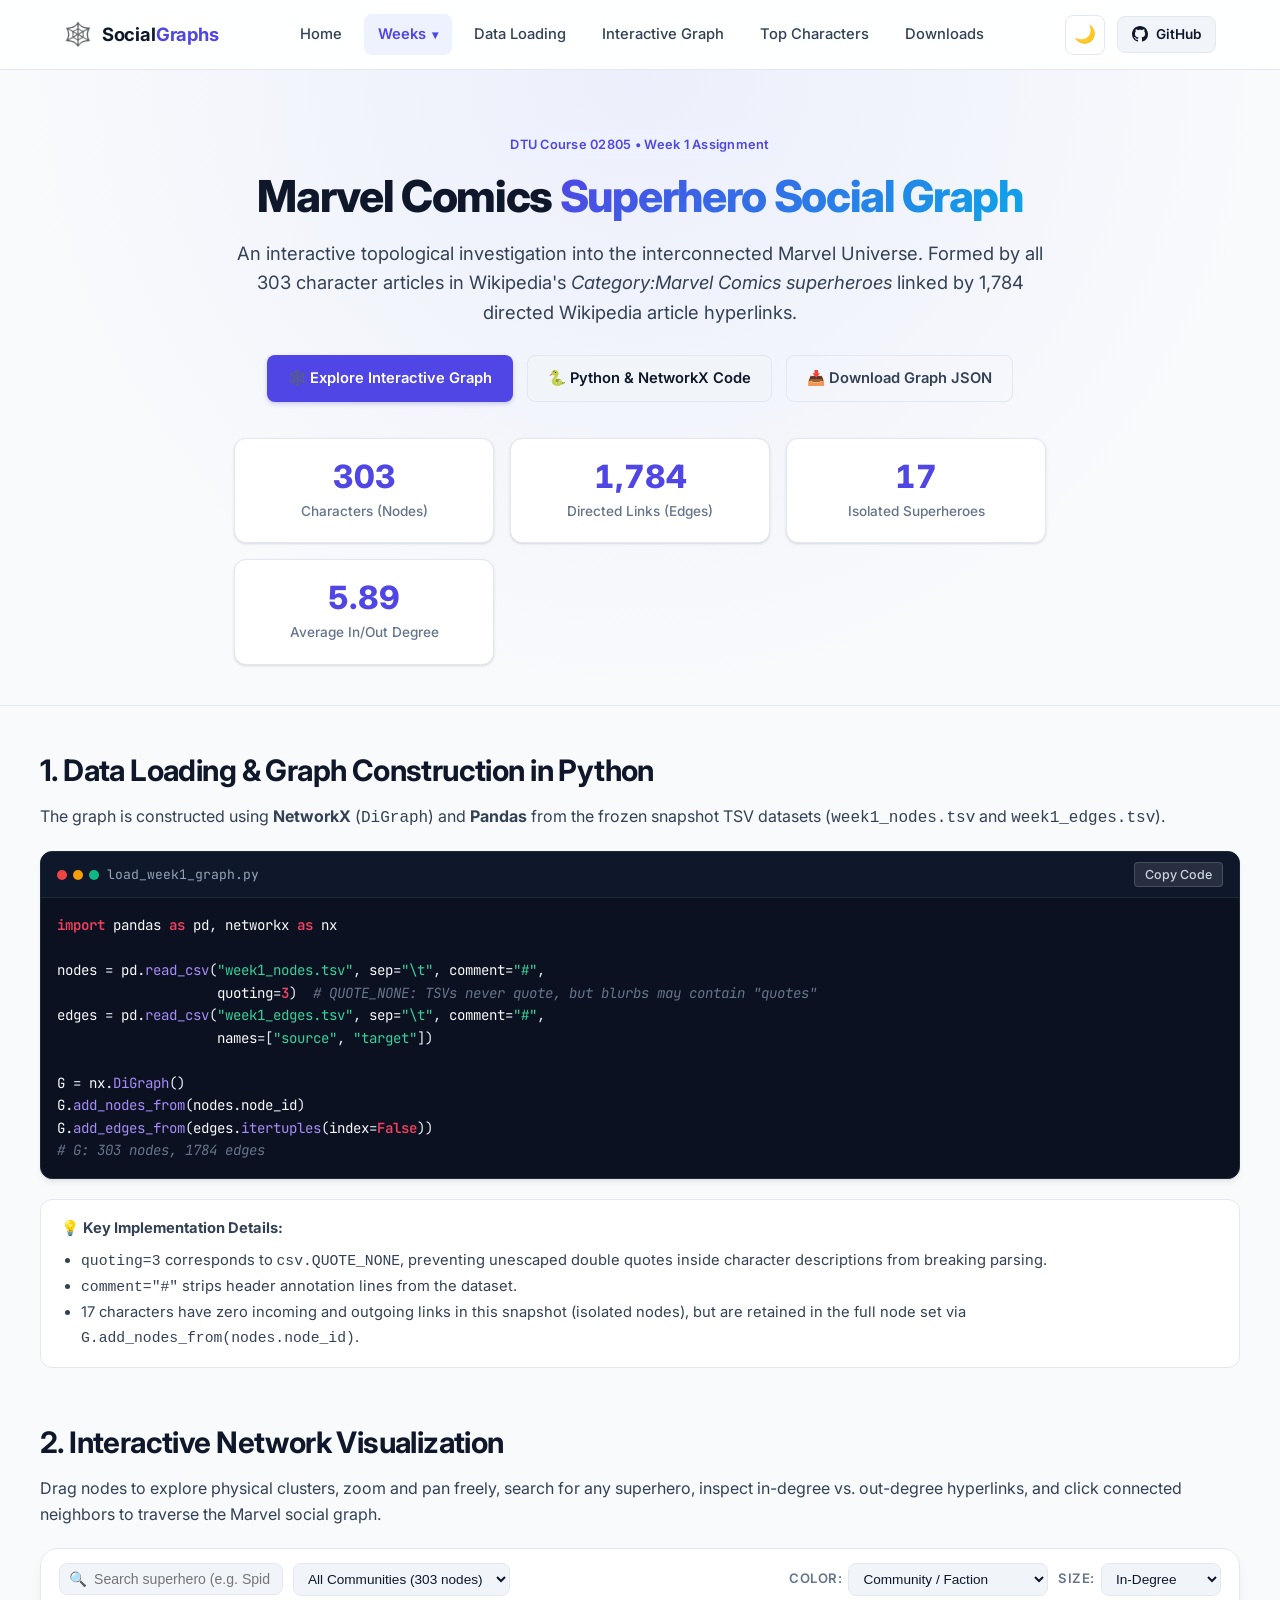
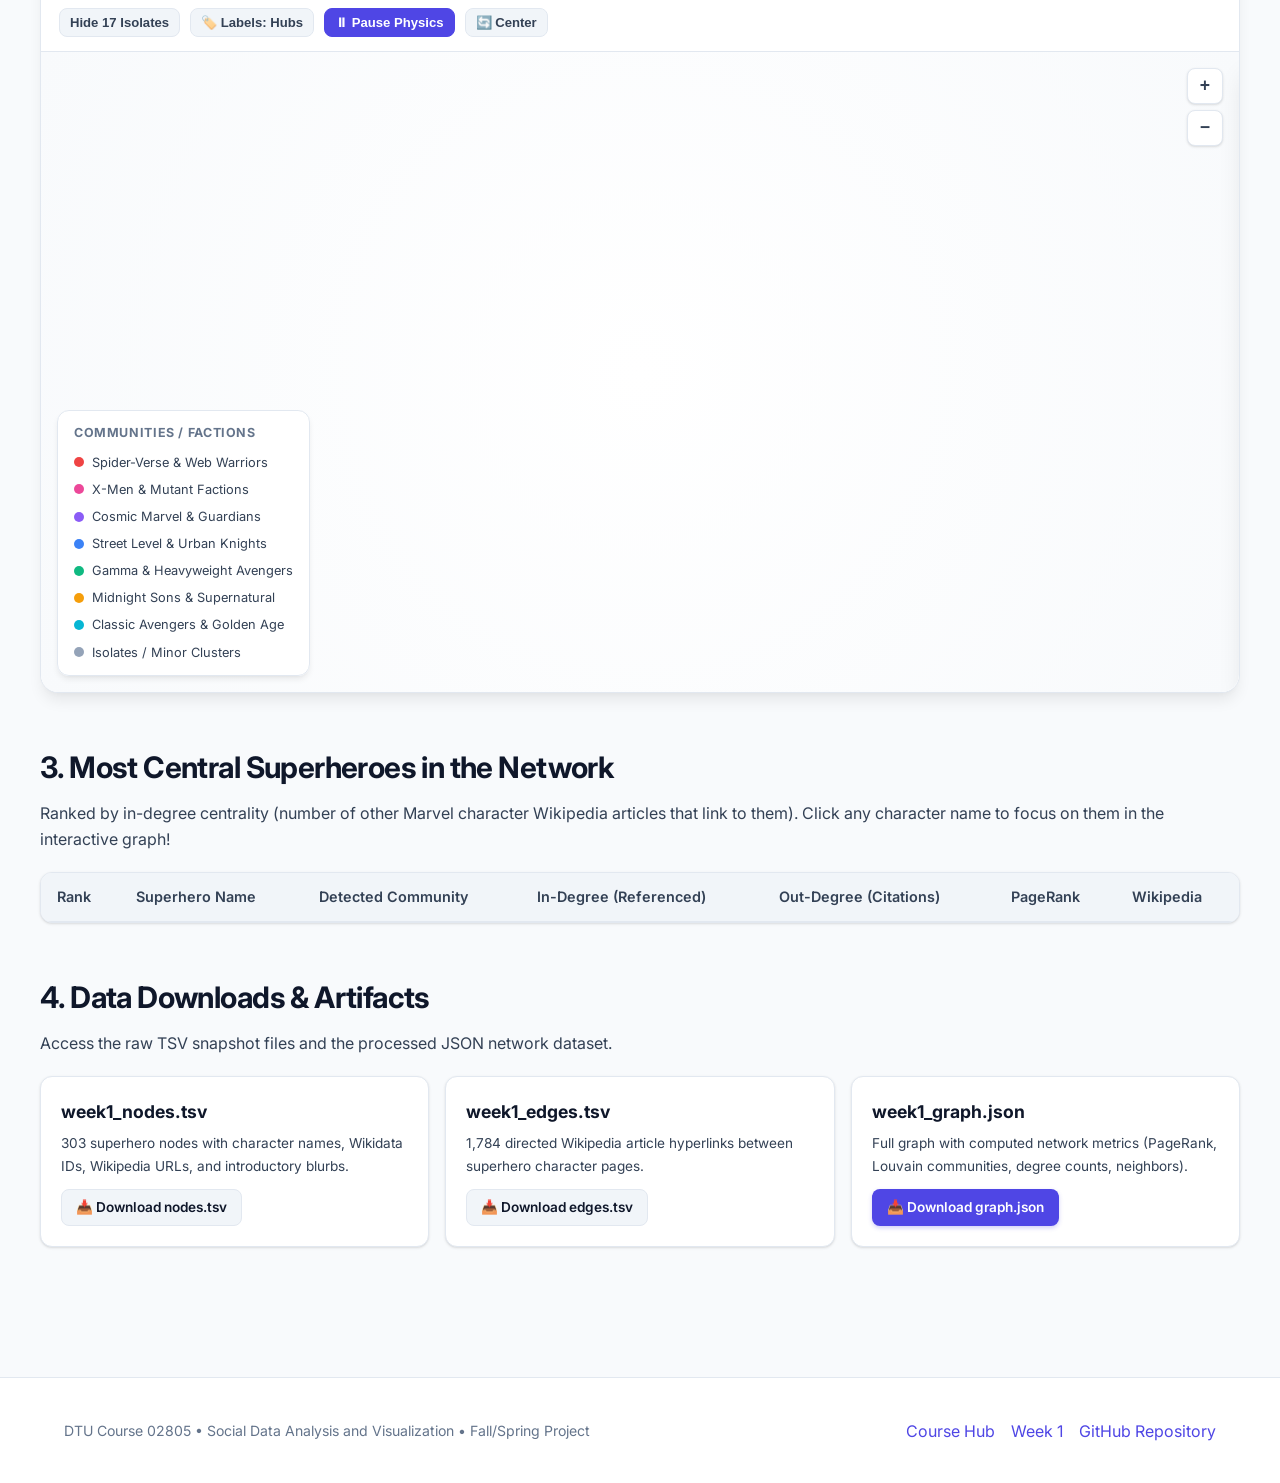
==== docs/week1.html @ 957ff6ca "Week 1 stuuf" ====
<!DOCTYPE html>
<html lang="en">
<head>
  <meta charset="UTF-8" />
  <meta name="viewport" content="width=device-width, initial-scale=1.0" />
  <title>Week 1: Marvel Superhero Social Graph | DTU 02805</title>
  <link rel="preconnect" href="https://fonts.googleapis.com">
  <link rel="preconnect" href="https://fonts.gstatic.com" crossorigin>
  <link href="https://fonts.googleapis.com/css2?family=Inter:wght@300;400;500;600;700;800&family=JetBrains+Mono:wght@400;500;600&display=swap" rel="stylesheet">
  <link rel="stylesheet" href="css/styles.css" />
  <!-- D3.js v7 -->
  <script src="https://d3js.org/d3.v7.min.js"></script>
</head>
<body class="theme-light">

  <!-- Top Navigation Bar -->
  <header class="navbar">
    <div class="nav-container">
      <a href="index.html" class="brand">
        <span class="brand-icon">🕸️</span>
        <span class="brand-text">Social<strong>Graphs</strong></span>
      </a>
      
      <nav class="nav-links" id="nav-links">
        <a href="index.html" class="nav-link">Home</a>
        <div class="nav-dropdown">
          <a href="javascript:void(0)" class="nav-link active">
            <span>Weeks</span>
            <span style="font-size: 0.75rem;">▾</span>
          </a>
          <div class="nav-dropdown-menu">
            <a href="week1.html" class="nav-dropdown-item active">
              <span>Week 1: Marvel Graph</span>
              <span class="badge-pill ready">Active</span>
            </a>
            <div class="nav-dropdown-item" style="opacity: 0.6; cursor: default;">
              <span>Week 2: Advanced Graph</span>
              <span class="badge-pill soon">Soon</span>
            </div>
            <div class="nav-dropdown-item" style="opacity: 0.6; cursor: default;">
              <span>Week 3: Text & NLP</span>
              <span class="badge-pill soon">Soon</span>
            </div>
            <div class="nav-dropdown-item" style="opacity: 0.6; cursor: default;">
              <span>Week 4: Community Structure</span>
              <span class="badge-pill soon">Soon</span>
            </div>
          </div>
        </div>
        <a href="#data-loading" class="nav-link">Data Loading</a>
        <a href="#network-visualization" class="nav-link">Interactive Graph</a>
        <a href="#top-superheroes" class="nav-link">Top Characters</a>
        <a href="#downloads" class="nav-link">Downloads</a>
      </nav>

      <div class="nav-actions">
        <button id="theme-toggle" class="btn-icon" aria-label="Toggle theme" title="Toggle dark/light mode">
          <span class="theme-icon">🌙</span>
        </button>
        <a href="https://github.com/Neismo/02805-SocialGraphs" target="_blank" class="btn btn-secondary btn-sm">
          <svg class="icon" viewBox="0 0 24 24" width="16" height="16" fill="currentColor">
            <path d="M12 0C5.37 0 0 5.37 0 12c0 5.31 3.435 9.795 8.205 11.385.6.105.825-.255.825-.57 0-.285-.015-1.23-.015-2.235-3.015.555-3.795-.735-4.035-1.41-.135-.345-.72-1.41-1.23-1.695-.42-.225-1.02-.78-.015-.795.945-.015 1.62.87 1.845 1.23 1.08 1.815 2.805 1.305 3.495.99.105-.78.42-1.305.765-1.605-2.67-.3-5.46-1.335-5.46-5.925 0-1.305.465-2.385 1.23-3.225-.12-.3-.54-1.53.12-3.18 0 0 1.005-.315 3.3 1.23.96-.27 1.98-.405 3-.405s2.04.135 3 .405c2.295-1.56 3.3-1.23 3.3-1.23.66 1.65.24 2.88.12 3.18.765.84 1.23 1.905 1.23 3.225 0 4.605-2.805 5.625-5.475 5.925.435.375.81 1.095.81 2.22 0 1.605-.015 2.895-.015 3.3 0 .315.225.69.825.57A12.02 12.02 0 0024 12c0-6.63-5.37-12-12-12z"/>
          </svg>
          <span>GitHub</span>
        </a>
        <button id="mobile-menu-btn" class="btn-icon mobile-only" aria-label="Open menu">
          ☰
        </button>
      </div>
    </div>
  </header>

  <!-- Hero Section -->
  <section class="hero-section">
    <div class="container hero-content">
      <span class="tag-badge">DTU Course 02805 • Week 1 Assignment</span>
      <h1 class="hero-title">
        Marvel Comics <span class="gradient-text">Superhero Social Graph</span>
      </h1>
      <p class="hero-subtitle">
        An interactive topological investigation into the interconnected Marvel Universe. Formed by all 303 character articles in Wikipedia's <em>Category:Marvel Comics superheroes</em> linked by 1,784 directed Wikipedia article hyperlinks.
      </p>

      <div class="hero-actions">
        <a href="#network-visualization" class="btn btn-primary">🕸️ Explore Interactive Graph</a>
        <a href="#data-loading" class="btn btn-secondary">🐍 Python & NetworkX Code</a>
        <a href="data/week1_graph.json" download class="btn btn-outline">📥 Download Graph JSON</a>
      </div>

      <!-- Quick Metrics Counter -->
      <div class="stats-grid">
        <div class="stat-card">
          <div class="stat-value">303</div>
          <div class="stat-label">Characters (Nodes)</div>
        </div>
        <div class="stat-card">
          <div class="stat-value">1,784</div>
          <div class="stat-label">Directed Links (Edges)</div>
        </div>
        <div class="stat-card">
          <div class="stat-value">17</div>
          <div class="stat-label">Isolated Superheroes</div>
        </div>
        <div class="stat-card">
          <div class="stat-value">5.89</div>
          <div class="stat-label">Average In/Out Degree</div>
        </div>
      </div>
    </div>
  </section>

  <!-- Main Content -->
  <main class="container page-content">

    <!-- Section 1: Python Data Loading -->
    <section id="data-loading" class="section-block">
      <div class="section-heading">
        <h2>1. Data Loading & Graph Construction in Python</h2>
        <p>
          The graph is constructed using <strong>NetworkX</strong> (<code>DiGraph</code>) and <strong>Pandas</strong> from the frozen snapshot TSV datasets (<code>week1_nodes.tsv</code> and <code>week1_edges.tsv</code>).
        </p>
      </div>

      <div class="code-container">
        <div class="code-header">
          <div class="code-title">
            <div class="code-dots">
              <span class="code-dot red"></span>
              <span class="code-dot yellow"></span>
              <span class="code-dot green"></span>
            </div>
            <span>load_week1_graph.py</span>
          </div>
          <button class="btn-copy" data-target="python-code-snippet">Copy Code</button>
        </div>
        <pre class="code-block"><code id="python-code-snippet"><span class="hl-keyword">import</span> <span class="hl-var">pandas</span> <span class="hl-keyword">as</span> <span class="hl-var">pd</span>, <span class="hl-var">networkx</span> <span class="hl-keyword">as</span> <span class="hl-var">nx</span>

<span class="hl-var">nodes</span> = <span class="hl-var">pd</span>.<span class="hl-func">read_csv</span>(<span class="hl-string">"week1_nodes.tsv"</span>, <span class="hl-var">sep</span>=<span class="hl-string">"\t"</span>, <span class="hl-var">comment</span>=<span class="hl-string">"#"</span>,
                    <span class="hl-var">quoting</span>=<span class="hl-keyword">3</span>)  <span class="hl-comment"># QUOTE_NONE: TSVs never quote, but blurbs may contain "quotes"</span>
<span class="hl-var">edges</span> = <span class="hl-var">pd</span>.<span class="hl-func">read_csv</span>(<span class="hl-string">"week1_edges.tsv"</span>, <span class="hl-var">sep</span>=<span class="hl-string">"\t"</span>, <span class="hl-var">comment</span>=<span class="hl-string">"#"</span>,
                    <span class="hl-var">names</span>=[<span class="hl-string">"source"</span>, <span class="hl-string">"target"</span>])

<span class="hl-var">G</span> = <span class="hl-var">nx</span>.<span class="hl-func">DiGraph</span>()
<span class="hl-var">G</span>.<span class="hl-func">add_nodes_from</span>(<span class="hl-var">nodes</span>.<span class="hl-var">node_id</span>)
<span class="hl-var">G</span>.<span class="hl-func">add_edges_from</span>(<span class="hl-var">edges</span>.<span class="hl-func">itertuples</span>(<span class="hl-var">index</span>=<span class="hl-keyword">False</span>))
<span class="hl-comment"># G: 303 nodes, 1784 edges</span></code></pre>
      </div>

      <div style="background-color: var(--bg-surface); border: 1px solid var(--border-color); border-radius: var(--radius-md); padding: 16px 20px; font-size: 0.92rem; color: var(--text-secondary);">
        💡 <strong>Key Implementation Details:</strong>
        <ul style="margin: 8px 0 0 20px; line-height: 1.7;">
          <li><code>quoting=3</code> corresponds to <code>csv.QUOTE_NONE</code>, preventing unescaped double quotes inside character descriptions from breaking parsing.</li>
          <li><code>comment="#"</code> strips header annotation lines from the dataset.</li>
          <li>17 characters have zero incoming and outgoing links in this snapshot (isolated nodes), but are retained in the full node set via <code>G.add_nodes_from(nodes.node_id)</code>.</li>
        </ul>
      </div>
    </section>

    <!-- Section 2: Interactive Network Visualization -->
    <section id="network-visualization" class="section-block">
      <div class="section-heading">
        <h2>2. Interactive Network Visualization</h2>
        <p>
          Drag nodes to explore physical clusters, zoom and pan freely, search for any superhero, inspect in-degree vs. out-degree hyperlinks, and click connected neighbors to traverse the Marvel social graph.
        </p>
      </div>

      <!-- Graph Stage -->
      <div class="graph-stage-wrapper">
        
        <!-- Controls Toolbar -->
        <div class="graph-toolbar">
          <div class="toolbar-group">
            <!-- Search Superhero -->
            <div class="search-box-wrapper">
              <span class="search-icon">🔍</span>
              <input type="text" id="search-superhero" class="search-input" placeholder="Search superhero (e.g. Spider-Man)..." autocomplete="off" />
              <div id="search-dropdown" class="search-dropdown"></div>
            </div>

            <!-- Community Filter -->
            <select id="filter-community" class="select-control">
              <option value="all">All Communities (303 nodes)</option>
            </select>
          </div>

          <div class="toolbar-group">
            <!-- Color Mode -->
            <div style="display:flex; align-items:center; gap:6px;">
              <span class="toolbar-label">Color:</span>
              <select id="select-color-mode" class="select-control">
                <option value="community">Community / Faction</option>
                <option value="in_degree">In-Degree (Popularity)</option>
                <option value="out_degree">Out-Degree (Connectivity)</option>
                <option value="pagerank">PageRank</option>
              </select>
            </div>

            <!-- Size Mode -->
            <div style="display:flex; align-items:center; gap:6px;">
              <span class="toolbar-label">Size:</span>
              <select id="select-size-mode" class="select-control">
                <option value="in_degree">In-Degree</option>
                <option value="out_degree">Out-Degree</option>
                <option value="total_degree">Total Degree</option>
                <option value="pagerank">PageRank</option>
                <option value="uniform">Uniform</option>
              </select>
            </div>
          </div>

          <div class="toolbar-group">
            <button id="btn-toggle-isolates" class="btn-tool">Hide 17 Isolates</button>
            <button id="btn-toggle-labels" class="btn-tool">🏷️ Labels: Hubs</button>
            <button id="btn-toggle-physics" class="btn-tool active">⏸ Pause Physics</button>
            <button id="btn-reset-zoom" class="btn-tool">🔄 Center</button>
          </div>
        </div>

        <!-- Graph Viewport Canvas -->
        <div id="graph-container" class="graph-viewport">
          <svg id="graph-svg"></svg>

          <!-- Floating Zoom Controls -->
          <div class="graph-floating-controls">
            <button id="btn-zoom-in" class="btn-float" title="Zoom In">+</button>
            <button id="btn-zoom-out" class="btn-float" title="Zoom Out">−</button>
          </div>

          <!-- Legend Overlay -->
          <div class="graph-legend-overlay">
            <div class="legend-title">Communities / Factions</div>
            <div class="legend-items">
              <div class="legend-item"><span class="legend-color-dot" style="background:#EF4444;"></span> Spider-Verse & Web Warriors</div>
              <div class="legend-item"><span class="legend-color-dot" style="background:#EC4899;"></span> X-Men & Mutant Factions</div>
              <div class="legend-item"><span class="legend-color-dot" style="background:#8B5CF6;"></span> Cosmic Marvel & Guardians</div>
              <div class="legend-item"><span class="legend-color-dot" style="background:#3B82F6;"></span> Street Level & Urban Knights</div>
              <div class="legend-item"><span class="legend-color-dot" style="background:#10B981;"></span> Gamma & Heavyweight Avengers</div>
              <div class="legend-item"><span class="legend-color-dot" style="background:#F59E0B;"></span> Midnight Sons & Supernatural</div>
              <div class="legend-item"><span class="legend-color-dot" style="background:#06B6D4;"></span> Classic Avengers & Golden Age</div>
              <div class="legend-item"><span class="legend-color-dot" style="background:#94A3B8;"></span> Isolates / Minor Clusters</div>
            </div>
          </div>

          <!-- Hover Tooltip -->
          <div id="graph-tooltip" class="graph-tooltip"></div>

          <!-- Node Inspector Drawer -->
          <div id="node-inspector" class="node-inspector-drawer">
            <div class="inspector-header">
              <span class="inspector-header-title">Character Inspector</span>
              <button id="inspector-close" class="btn-close" aria-label="Close Inspector">✕</button>
            </div>
            <div class="inspector-body">
              <div class="char-hero">
                <h3 id="insp-name" class="char-name">Spider-Man</h3>
                <div id="insp-id" class="char-id">Spider-Man</div>
                <div style="margin-top: 6px;">
                  <span id="insp-community-badge" class="badge-pill">Spider-Verse</span>
                </div>
              </div>

              <p id="insp-desc" class="char-description">
                Spider-Man is a superhero created by Stan Lee and Steve Ditko...
              </p>

              <div>
                <a id="insp-wiki-link" href="#" target="_blank" class="btn btn-outline btn-sm" style="width: 100%;">
                  Read Wikipedia Article ↗
                </a>
              </div>

              <!-- Metrics -->
              <div class="char-metrics-grid">
                <div class="char-metric-card">
                  <div id="insp-in-degree" class="char-metric-val">106</div>
                  <div class="char-metric-lbl">In-Degree (Incoming)</div>
                </div>
                <div class="char-metric-card">
                  <div id="insp-out-degree" class="char-metric-val">15</div>
                  <div class="char-metric-lbl">Out-Degree (Outgoing)</div>
                </div>
                <div class="char-metric-card">
                  <div id="insp-total-degree" class="char-metric-val">121</div>
                  <div class="char-metric-lbl">Total Degree</div>
                </div>
                <div class="char-metric-card">
                  <div id="insp-pagerank" class="char-metric-val">0.0501</div>
                  <div class="char-metric-lbl">PageRank</div>
                </div>
              </div>

              <!-- Incoming Links -->
              <div>
                <div class="neighbor-section-title">
                  <span>Incoming Links (Referenced By)</span>
                  <span style="color: #06b6d4; font-size: 0.75rem;">Cyan Arrows</span>
                </div>
                <div id="insp-in-neighbors" class="neighbor-chips"></div>
              </div>

              <!-- Outgoing Links -->
              <div>
                <div class="neighbor-section-title">
                  <span>Outgoing Links (Links To)</span>
                  <span style="color: #f59e0b; font-size: 0.75rem;">Orange Arrows</span>
                </div>
                <div id="insp-out-neighbors" class="neighbor-chips"></div>
              </div>
            </div>
          </div>

        </div>
      </div>
    </section>

    <!-- Section 3: Top Superheroes Table -->
    <section id="top-superheroes" class="section-block">
      <div class="section-heading">
        <h2>3. Most Central Superheroes in the Network</h2>
        <p>
          Ranked by in-degree centrality (number of other Marvel character Wikipedia articles that link to them). Click any character name to focus on them in the interactive graph!
        </p>
      </div>

      <div class="table-wrapper">
        <table class="data-table">
          <thead>
            <tr>
              <th>Rank</th>
              <th>Superhero Name</th>
              <th>Detected Community</th>
              <th>In-Degree (Referenced)</th>
              <th>Out-Degree (Citations)</th>
              <th>PageRank</th>
              <th>Wikipedia</th>
            </tr>
          </thead>
          <tbody id="top-superheroes-tbody">
            <!-- Populated via week1.js -->
          </tbody>
        </table>
      </div>
    </section>

    <!-- Section 4: Downloads & Resources -->
    <section id="downloads" class="section-block">
      <div class="section-heading">
        <h2>4. Data Downloads & Artifacts</h2>
        <p>Access the raw TSV snapshot files and the processed JSON network dataset.</p>
      </div>

      <div style="display: grid; grid-template-columns: repeat(auto-fit, minmax(260px, 1fr)); gap: 16px;">
        <div class="stat-card" style="text-align: left;">
          <div style="font-weight: 700; font-size: 1.1rem; margin-bottom: 6px;">week1_nodes.tsv</div>
          <p style="font-size: 0.85rem; color: var(--text-secondary); margin-bottom: 12px;">
            303 superhero nodes with character names, Wikidata IDs, Wikipedia URLs, and introductory blurbs.
          </p>
          <a href="data/week1_nodes.tsv" download class="btn btn-secondary btn-sm">📥 Download nodes.tsv</a>
        </div>

        <div class="stat-card" style="text-align: left;">
          <div style="font-weight: 700; font-size: 1.1rem; margin-bottom: 6px;">week1_edges.tsv</div>
          <p style="font-size: 0.85rem; color: var(--text-secondary); margin-bottom: 12px;">
            1,784 directed Wikipedia article hyperlinks between superhero character pages.
          </p>
          <a href="data/week1_edges.tsv" download class="btn btn-secondary btn-sm">📥 Download edges.tsv</a>
        </div>

        <div class="stat-card" style="text-align: left;">
          <div style="font-weight: 700; font-size: 1.1rem; margin-bottom: 6px;">week1_graph.json</div>
          <p style="font-size: 0.85rem; color: var(--text-secondary); margin-bottom: 12px;">
            Full graph with computed network metrics (PageRank, Louvain communities, degree counts, neighbors).
          </p>
          <a href="data/week1_graph.json" download class="btn btn-primary btn-sm">📥 Download graph.json</a>
        </div>
      </div>
    </section>

  </main>

  <!-- Site Footer -->
  <footer class="site-footer">
    <div class="container footer-content">
      <div class="footer-text">
        DTU Course 02805 • Social Data Analysis and Visualization • Fall/Spring Project
      </div>
      <div class="footer-links">
        <a href="index.html">Course Hub</a>
        <a href="week1.html">Week 1</a>
        <a href="https://github.com/Neismo/02805-SocialGraphs" target="_blank">GitHub Repository</a>
      </div>
    </div>
  </footer>

  <!-- Scripts -->
  <script src="js/main.js"></script>
  <script src="js/week1.js"></script>
</body>
</html>
---- docs/css/styles.css ----
/* ==================================================
   02805 Social Graphs - Modern Responsive Stylesheet
   ================================================== */

:root {
  --font-sans: 'Inter', -apple-system, BlinkMacSystemFont, "Segoe UI", Roboto, sans-serif;
  --font-mono: 'JetBrains Mono', monospace;

  /* Light Theme */
  --bg-primary: #f8fafc;
  --bg-surface: #ffffff;
  --bg-surface-alt: #f1f5f9;
  --bg-surface-subtle: #f8fafc;
  --bg-card: #ffffff;
  --bg-overlay: rgba(15, 23, 42, 0.6);
  
  --border-color: #e2e8f0;
  --border-subtle: #edf2f7;
  --border-focus: #6366f1;

  --text-primary: #0f172a;
  --text-secondary: #334155;
  --text-muted: #64748b;
  --text-inverse: #ffffff;

  --accent-primary: #4f46e5;
  --accent-primary-hover: #4338ca;
  --accent-primary-light: #eef2ff;
  --accent-secondary: #0ea5e9;
  --accent-emerald: #10b981;
  --accent-amber: #f59e0b;
  --accent-rose: #f43f5e;

  --shadow-xs: 0 1px 2px 0 rgba(0, 0, 0, 0.05);
  --shadow-sm: 0 1px 3px 0 rgba(0, 0, 0, 0.1), 0 1px 2px -1px rgba(0, 0, 0, 0.1);
  --shadow-md: 0 4px 6px -1px rgba(0, 0, 0, 0.08), 0 2px 4px -2px rgba(0, 0, 0, 0.06);
  --shadow-lg: 0 10px 15px -3px rgba(0, 0, 0, 0.08), 0 4px 6px -4px rgba(0, 0, 0, 0.04);
  --shadow-xl: 0 20px 25px -5px rgba(0, 0, 0, 0.1), 0 8px 10px -6px rgba(0, 0, 0, 0.04);

  --radius-xs: 4px;
  --radius-sm: 8px;
  --radius-md: 12px;
  --radius-lg: 18px;
  --radius-full: 9999px;

  --nav-height: 70px;
}

body.theme-dark {
  /* Dark Theme */
  --bg-primary: #090d16;
  --bg-surface: #0f172a;
  --bg-surface-alt: #1e293b;
  --bg-surface-subtle: #131d31;
  --bg-card: #111c33;
  --bg-overlay: rgba(0, 0, 0, 0.75);

  --border-color: #1e293b;
  --border-subtle: #192338;
  --border-focus: #818cf8;

  --text-primary: #f8fafc;
  --text-secondary: #cbd5e1;
  --text-muted: #94a3b8;
  --text-inverse: #090d16;

  --accent-primary: #6366f1;
  --accent-primary-hover: #818cf8;
  --accent-primary-light: rgba(99, 102, 241, 0.15);
  --accent-secondary: #38bdf8;
  --accent-emerald: #34d399;
  --accent-amber: #fbbf24;
  --accent-rose: #fb7185;

  --shadow-xs: 0 1px 2px 0 rgba(0, 0, 0, 0.4);
  --shadow-sm: 0 1px 3px 0 rgba(0, 0, 0, 0.5);
  --shadow-md: 0 4px 6px -1px rgba(0, 0, 0, 0.6);
  --shadow-lg: 0 10px 15px -3px rgba(0, 0, 0, 0.7);
  --shadow-xl: 0 20px 25px -5px rgba(0, 0, 0, 0.8);
}

/* Base resets */
*, *::before, *::after {
  box-sizing: border-box;
  margin: 0;
  padding: 0;
}

html {
  scroll-behavior: smooth;
  scroll-padding-top: calc(var(--nav-height) + 20px);
}

body {
  font-family: var(--font-sans);
  background-color: var(--bg-primary);
  color: var(--text-primary);
  line-height: 1.65;
  transition: background-color 0.25s ease, color 0.25s ease;
  -webkit-font-smoothing: antialiased;
  min-height: 100vh;
  display: flex;
  flex-direction: column;
}

.container {
  width: 100%;
  max-width: 1200px;
  margin: 0 auto;
  padding: 0 24px;
}

a {
  color: var(--accent-primary);
  text-decoration: none;
  transition: color 0.2s ease;
}
a:hover {
  color: var(--accent-primary-hover);
}

/* ==================================================
   Navbar
   ================================================== */
.navbar {
  position: sticky;
  top: 0;
  z-index: 1000;
  height: var(--nav-height);
  background: rgba(255, 255, 255, 0.85);
  backdrop-filter: blur(12px);
  -webkit-backdrop-filter: blur(12px);
  border-bottom: 1px solid var(--border-color);
  transition: background 0.3s ease, border-color 0.3s ease;
}

body.theme-dark .navbar {
  background: rgba(15, 23, 42, 0.85);
}

.nav-container {
  max-width: 1200px;
  height: 100%;
  margin: 0 auto;
  padding: 0 24px;
  display: flex;
  align-items: center;
  justify-content: space-between;
}

.brand {
  display: flex;
  align-items: center;
  gap: 10px;
  font-size: 1.15rem;
  font-weight: 700;
  color: var(--text-primary);
  letter-spacing: -0.01em;
}

.brand-icon {
  font-size: 1.4rem;
  line-height: 1;
}

.brand-text strong {
  color: var(--accent-primary);
}

.nav-links {
  display: flex;
  align-items: center;
  gap: 8px;
}

.nav-link {
  padding: 8px 14px;
  border-radius: var(--radius-sm);
  font-size: 0.92rem;
  font-weight: 500;
  color: var(--text-secondary);
  transition: all 0.2s ease;
  display: inline-flex;
  align-items: center;
  gap: 6px;
}

.nav-link:hover {
  color: var(--text-primary);
  background-color: var(--bg-surface-alt);
}

.nav-link.active {
  color: var(--accent-primary);
  background-color: var(--accent-primary-light);
  font-weight: 600;
}

/* Dropdown */
.nav-dropdown {
  position: relative;
}

.nav-dropdown-menu {
  position: absolute;
  top: calc(100% + 8px);
  left: 0;
  min-width: 220px;
  background-color: var(--bg-surface);
  border: 1px solid var(--border-color);
  border-radius: var(--radius-md);
  box-shadow: var(--shadow-lg);
  padding: 8px;
  display: none;
  flex-direction: column;
  gap: 4px;
  z-index: 1001;
  animation: dropdownFade 0.2s ease;
}

@keyframes dropdownFade {
  from { opacity: 0; transform: translateY(-6px); }
  to { opacity: 1; transform: translateY(0); }
}

.nav-dropdown:hover .nav-dropdown-menu,
.nav-dropdown.open .nav-dropdown-menu {
  display: flex;
}

.nav-dropdown-item {
  padding: 8px 12px;
  border-radius: var(--radius-sm);
  font-size: 0.88rem;
  color: var(--text-secondary);
  display: flex;
  align-items: center;
  justify-content: space-between;
  transition: all 0.15s ease;
}

.nav-dropdown-item:hover {
  background-color: var(--bg-surface-alt);
  color: var(--text-primary);
}

.nav-dropdown-item.active {
  color: var(--accent-primary);
  background-color: var(--accent-primary-light);
  font-weight: 600;
}

.badge-pill {
  font-size: 0.72rem;
  font-weight: 600;
  padding: 2px 8px;
  border-radius: var(--radius-full);
  background: var(--bg-surface-alt);
  color: var(--text-muted);
}

.badge-pill.ready {
  background: rgba(16, 185, 129, 0.15);
  color: var(--accent-emerald);
}

.badge-pill.soon {
  background: rgba(148, 163, 184, 0.15);
  color: var(--text-muted);
}

.nav-actions {
  display: flex;
  align-items: center;
  gap: 12px;
}

.btn-icon {
  display: flex;
  align-items: center;
  justify-content: center;
  width: 40px;
  height: 40px;
  border-radius: var(--radius-sm);
  border: 1px solid var(--border-color);
  background-color: var(--bg-surface);
  color: var(--text-secondary);
  cursor: pointer;
  transition: all 0.2s ease;
  font-size: 1.1rem;
}

.btn-icon:hover {
  background-color: var(--bg-surface-alt);
  color: var(--text-primary);
  border-color: var(--text-muted);
}

.mobile-only {
  display: none;
}

/* ==================================================
   Buttons & Badges
   ================================================== */
.btn {
  display: inline-flex;
  align-items: center;
  justify-content: center;
  gap: 8px;
  padding: 10px 20px;
  border-radius: var(--radius-sm);
  font-size: 0.92rem;
  font-weight: 600;
  cursor: pointer;
  transition: all 0.2s ease;
  border: 1px solid transparent;
  white-space: nowrap;
}

.btn-sm {
  padding: 6px 14px;
  font-size: 0.85rem;
}

.btn-primary {
  background-color: var(--accent-primary);
  color: #ffffff !important;
  box-shadow: 0 2px 4px rgba(79, 70, 229, 0.25);
}

.btn-primary:hover {
  background-color: var(--accent-primary-hover);
  transform: translateY(-1px);
  box-shadow: 0 4px 10px rgba(79, 70, 229, 0.35);
}

.btn-secondary {
  background-color: var(--bg-surface-alt);
  color: var(--text-primary);
  border-color: var(--border-color);
}

.btn-secondary:hover {
  background-color: var(--border-color);
  color: var(--text-primary);
}

.btn-outline {
  background-color: transparent;
  color: var(--text-secondary);
  border-color: var(--border-color);
}

.btn-outline:hover {
  border-color: var(--accent-primary);
  color: var(--accent-primary);
  background-color: var(--accent-primary-light);
}

.tag-badge {
  display: inline-flex;
  align-items: center;
  gap: 6px;
  padding: 4px 12px;
  background-color: var(--accent-primary-light);
  color: var(--accent-primary);
  border-radius: var(--radius-full);
  font-size: 0.8rem;
  font-weight: 600;
  letter-spacing: 0.02em;
  margin-bottom: 12px;
}

/* ==================================================
   Hero Section
   ================================================== */
.hero-section {
  padding: 60px 0 40px;
  background: radial-gradient(circle at 50% 0%, rgba(99, 102, 241, 0.08) 0%, transparent 70%);
  border-bottom: 1px solid var(--border-color);
}

.hero-content {
  text-align: center;
  max-width: 860px;
  margin: 0 auto;
}

.hero-title {
  font-size: 2.75rem;
  font-weight: 800;
  line-height: 1.18;
  letter-spacing: -0.03em;
  margin-bottom: 16px;
}

.hero-title .gradient-text {
  background: linear-gradient(135deg, var(--accent-primary) 0%, var(--accent-secondary) 100%);
  -webkit-background-clip: text;
  -webkit-text-fill-color: transparent;
}

.hero-subtitle {
  font-size: 1.15rem;
  color: var(--text-secondary);
  line-height: 1.6;
  margin-bottom: 28px;
}

.hero-actions {
  display: flex;
  align-items: center;
  justify-content: center;
  flex-wrap: wrap;
  gap: 14px;
  margin-bottom: 36px;
}

/* ==================================================
   KPI & Stats Grid
   ================================================== */
.stats-grid {
  display: grid;
  grid-template-columns: repeat(auto-fit, minmax(200px, 1fr));
  gap: 16px;
  margin-top: 24px;
}

.stat-card {
  background-color: var(--bg-card);
  border: 1px solid var(--border-color);
  border-radius: var(--radius-md);
  padding: 20px;
  text-align: center;
  box-shadow: var(--shadow-sm);
  transition: transform 0.2s ease, box-shadow 0.2s ease;
}

.stat-card:hover {
  transform: translateY(-2px);
  box-shadow: var(--shadow-md);
  border-color: var(--accent-primary);
}

.stat-value {
  font-size: 2rem;
  font-weight: 800;
  color: var(--accent-primary);
  line-height: 1.1;
  font-feature-settings: "tnum";
}

.stat-label {
  font-size: 0.85rem;
  font-weight: 500;
  color: var(--text-muted);
  margin-top: 6px;
}

/* ==================================================
   Code Snippet Box
   ================================================== */
.code-container {
  background-color: #0b1120;
  border: 1px solid #1e293b;
  border-radius: var(--radius-md);
  overflow: hidden;
  margin: 20px 0;
  box-shadow: var(--shadow-md);
}

.code-header {
  background-color: #0f172a;
  padding: 10px 16px;
  display: flex;
  align-items: center;
  justify-content: space-between;
  border-bottom: 1px solid #1e293b;
}

.code-title {
  font-family: var(--font-mono);
  font-size: 0.82rem;
  color: #94a3b8;
  display: flex;
  align-items: center;
  gap: 8px;
}

.code-dots {
  display: flex;
  gap: 6px;
}

.code-dot {
  width: 10px;
  height: 10px;
  border-radius: 50%;
}
.code-dot.red { background-color: #ef4444; }
.code-dot.yellow { background-color: #f59e0b; }
.code-dot.green { background-color: #10b981; }

.btn-copy {
  font-size: 0.78rem;
  font-family: var(--font-sans);
  font-weight: 500;
  color: #cbd5e1;
  background: rgba(255, 255, 255, 0.1);
  border: 1px solid rgba(255, 255, 255, 0.15);
  padding: 4px 10px;
  border-radius: var(--radius-xs);
  cursor: pointer;
  transition: all 0.2s ease;
}

.btn-copy:hover {
  background: rgba(255, 255, 255, 0.2);
  color: #ffffff;
}

pre.code-block {
  padding: 16px;
  overflow-x: auto;
  font-family: var(--font-mono);
  font-size: 0.88rem;
  line-height: 1.6;
  color: #e2e8f0;
}

pre.code-block code {
  font-family: inherit;
}

/* Syntax highlight colors */
.hl-keyword { color: #f43f5e; font-weight: 600; }
.hl-import { color: #38bdf8; }
.hl-string { color: #34d399; }
.hl-comment { color: #64748b; font-style: italic; }
.hl-func { color: #a78bfa; }
.hl-var { color: #f8fafc; }

/* ==================================================
   Main Content Layout
   ================================================== */
.page-content {
  padding: 40px 0 80px;
  flex: 1;
}

.section-block {
  margin-bottom: 50px;
}

.section-heading {
  margin-bottom: 20px;
}

.section-heading h2 {
  font-size: 1.85rem;
  font-weight: 700;
  letter-spacing: -0.02em;
  margin-bottom: 8px;
}

.section-heading p {
  color: var(--text-secondary);
  font-size: 1rem;
}

/* ==================================================
   Interactive Network Visualization Stage
   ================================================== */
.graph-stage-wrapper {
  background-color: var(--bg-card);
  border: 1px solid var(--border-color);
  border-radius: var(--radius-lg);
  overflow: hidden;
  box-shadow: var(--shadow-lg);
  position: relative;
  display: flex;
  flex-direction: column;
}

/* Toolbar */
.graph-toolbar {
  background-color: var(--bg-surface);
  border-bottom: 1px solid var(--border-color);
  padding: 14px 18px;
  display: flex;
  align-items: center;
  justify-content: space-between;
  flex-wrap: wrap;
  gap: 12px;
}

.toolbar-group {
  display: flex;
  align-items: center;
  flex-wrap: wrap;
  gap: 10px;
}

.toolbar-label {
  font-size: 0.82rem;
  font-weight: 600;
  color: var(--text-muted);
  text-transform: uppercase;
  letter-spacing: 0.04em;
}

.search-box-wrapper {
  position: relative;
  min-width: 220px;
}

.search-input {
  width: 100%;
  padding: 7px 12px 7px 34px;
  font-size: 0.88rem;
  border-radius: var(--radius-sm);
  border: 1px solid var(--border-color);
  background-color: var(--bg-surface-alt);
  color: var(--text-primary);
  outline: none;
  transition: all 0.2s ease;
}

.search-input:focus {
  border-color: var(--border-focus);
  box-shadow: 0 0 0 3px var(--accent-primary-light);
  background-color: var(--bg-surface);
}

.search-icon {
  position: absolute;
  left: 10px;
  top: 50%;
  transform: translateY(-50%);
  color: var(--text-muted);
  pointer-events: none;
  font-size: 0.9rem;
}

.search-dropdown {
  position: absolute;
  top: calc(100% + 4px);
  left: 0;
  right: 0;
  background-color: var(--bg-surface);
  border: 1px solid var(--border-color);
  border-radius: var(--radius-sm);
  box-shadow: var(--shadow-lg);
  max-height: 240px;
  overflow-y: auto;
  z-index: 50;
  display: none;
}

.search-dropdown.open {
  display: block;
}

.search-dropdown-item {
  padding: 8px 12px;
  font-size: 0.85rem;
  cursor: pointer;
  display: flex;
  justify-content: space-between;
  align-items: center;
  border-bottom: 1px solid var(--border-subtle);
}

.search-dropdown-item:last-child {
  border-bottom: none;
}

.search-dropdown-item:hover {
  background-color: var(--accent-primary-light);
  color: var(--accent-primary);
}

.select-control {
  padding: 7px 10px;
  font-size: 0.85rem;
  font-weight: 500;
  border-radius: var(--radius-sm);
  border: 1px solid var(--border-color);
  background-color: var(--bg-surface-alt);
  color: var(--text-primary);
  outline: none;
  cursor: pointer;
}

.select-control:focus {
  border-color: var(--border-focus);
}

.btn-tool {
  padding: 6px 10px;
  font-size: 0.82rem;
  font-weight: 600;
  border-radius: var(--radius-sm);
  border: 1px solid var(--border-color);
  background-color: var(--bg-surface-alt);
  color: var(--text-secondary);
  cursor: pointer;
  display: inline-flex;
  align-items: center;
  gap: 5px;
  transition: all 0.15s ease;
}

.btn-tool:hover {
  background-color: var(--border-color);
  color: var(--text-primary);
}

.btn-tool.active {
  background-color: var(--accent-primary);
  color: #ffffff;
  border-color: var(--accent-primary);
}

/* Graph Canvas Area */
.graph-viewport {
  position: relative;
  width: 100%;
  height: 640px;
  background: radial-gradient(circle at center, var(--bg-surface) 0%, var(--bg-surface-subtle) 100%);
  overflow: hidden;
  cursor: grab;
}

.graph-viewport:active {
  cursor: grabbing;
}

#graph-svg {
  width: 100%;
  height: 100%;
  display: block;
}

/* Graph Legend Overlay */
.graph-legend-overlay {
  position: absolute;
  bottom: 16px;
  left: 16px;
  background: rgba(255, 255, 255, 0.92);
  backdrop-filter: blur(8px);
  -webkit-backdrop-filter: blur(8px);
  border: 1px solid var(--border-color);
  border-radius: var(--radius-md);
  padding: 12px 16px;
  box-shadow: var(--shadow-md);
  max-width: 320px;
  z-index: 10;
  pointer-events: auto;
}

body.theme-dark .graph-legend-overlay {
  background: rgba(15, 23, 42, 0.92);
}

.legend-title {
  font-size: 0.78rem;
  font-weight: 700;
  text-transform: uppercase;
  letter-spacing: 0.05em;
  color: var(--text-muted);
  margin-bottom: 8px;
}

.legend-items {
  display: flex;
  flex-direction: column;
  gap: 6px;
}

.legend-item {
  display: flex;
  align-items: center;
  gap: 8px;
  font-size: 0.8rem;
  color: var(--text-secondary);
}

.legend-color-dot {
  width: 10px;
  height: 10px;
  border-radius: 50%;
  flex-shrink: 0;
}

/* Floating Zoom / Helper Controls */
.graph-floating-controls {
  position: absolute;
  top: 16px;
  right: 16px;
  display: flex;
  flex-direction: column;
  gap: 6px;
  z-index: 10;
}

.btn-float {
  width: 36px;
  height: 36px;
  display: flex;
  align-items: center;
  justify-content: center;
  background-color: var(--bg-surface);
  border: 1px solid var(--border-color);
  border-radius: var(--radius-sm);
  color: var(--text-secondary);
  box-shadow: var(--shadow-sm);
  cursor: pointer;
  font-weight: 700;
  font-size: 1.1rem;
  transition: all 0.15s ease;
}

.btn-float:hover {
  background-color: var(--bg-surface-alt);
  color: var(--text-primary);
  border-color: var(--accent-primary);
}

/* Node Inspector Panel (Docked Sidebar / Drawer) */
.node-inspector-drawer {
  position: absolute;
  top: 0;
  right: 0;
  bottom: 0;
  width: 360px;
  background: rgba(255, 255, 255, 0.96);
  backdrop-filter: blur(12px);
  -webkit-backdrop-filter: blur(12px);
  border-left: 1px solid var(--border-color);
  box-shadow: var(--shadow-xl);
  z-index: 30;
  display: flex;
  flex-direction: column;
  transform: translateX(100%);
  transition: transform 0.28s cubic-bezier(0.16, 1, 0.3, 1);
}

body.theme-dark .node-inspector-drawer {
  background: rgba(15, 23, 42, 0.96);
}

.node-inspector-drawer.open {
  transform: translateX(0);
}

.inspector-header {
  padding: 16px 20px;
  border-bottom: 1px solid var(--border-color);
  display: flex;
  align-items: center;
  justify-content: space-between;
}

.inspector-header-title {
  font-size: 0.85rem;
  font-weight: 700;
  text-transform: uppercase;
  letter-spacing: 0.04em;
  color: var(--accent-primary);
}

.btn-close {
  background: transparent;
  border: none;
  font-size: 1.25rem;
  color: var(--text-muted);
  cursor: pointer;
  line-height: 1;
}
.btn-close:hover {
  color: var(--text-primary);
}

.inspector-body {
  padding: 20px;
  overflow-y: auto;
  flex: 1;
  display: flex;
  flex-direction: column;
  gap: 18px;
}

.char-hero {
  display: flex;
  flex-direction: column;
  gap: 4px;
}

.char-name {
  font-size: 1.4rem;
  font-weight: 800;
  line-height: 1.2;
}

.char-id {
  font-family: var(--font-mono);
  font-size: 0.8rem;
  color: var(--text-muted);
}

.char-description {
  font-size: 0.9rem;
  color: var(--text-secondary);
  line-height: 1.55;
}

.char-metrics-grid {
  display: grid;
  grid-template-columns: 1fr 1fr;
  gap: 10px;
}

.char-metric-card {
  background: var(--bg-surface-alt);
  border: 1px solid var(--border-color);
  border-radius: var(--radius-sm);
  padding: 10px;
  text-align: center;
}

.char-metric-val {
  font-size: 1.25rem;
  font-weight: 700;
  color: var(--accent-primary);
}

.char-metric-lbl {
  font-size: 0.75rem;
  color: var(--text-muted);
  text-transform: uppercase;
}

.neighbor-section-title {
  font-size: 0.82rem;
  font-weight: 700;
  text-transform: uppercase;
  letter-spacing: 0.04em;
  color: var(--text-secondary);
  margin-bottom: 8px;
  display: flex;
  align-items: center;
  justify-content: space-between;
}

.neighbor-chips {
  display: flex;
  flex-wrap: wrap;
  gap: 6px;
  max-height: 140px;
  overflow-y: auto;
}

.neighbor-chip {
  padding: 4px 10px;
  font-size: 0.78rem;
  font-weight: 500;
  background: var(--bg-surface-alt);
  border: 1px solid var(--border-color);
  border-radius: var(--radius-full);
  color: var(--text-secondary);
  cursor: pointer;
  transition: all 0.15s ease;
}

.neighbor-chip:hover {
  background: var(--accent-primary-light);
  border-color: var(--accent-primary);
  color: var(--accent-primary);
}

/* Tooltip */
.graph-tooltip {
  position: absolute;
  pointer-events: none;
  background: rgba(15, 23, 42, 0.92);
  color: #ffffff;
  padding: 8px 12px;
  border-radius: var(--radius-sm);
  font-size: 0.82rem;
  line-height: 1.4;
  box-shadow: var(--shadow-lg);
  z-index: 100;
  opacity: 0;
  transition: opacity 0.15s ease;
  transform: translate(-50%, -100%);
  margin-top: -12px;
  white-space: nowrap;
}

/* ==================================================
   Weekly Cards Grid (for Home Page Roadmap)
   ================================================== */
.weekly-cards-grid {
  display: grid;
  grid-template-columns: repeat(auto-fit, minmax(320px, 1fr));
  gap: 24px;
}

.week-card {
  background-color: var(--bg-card);
  border: 1px solid var(--border-color);
  border-radius: var(--radius-lg);
  padding: 24px;
  box-shadow: var(--shadow-sm);
  display: flex;
  flex-direction: column;
  justify-content: space-between;
  transition: all 0.25s ease;
  position: relative;
  overflow: hidden;
}

.week-card:hover {
  transform: translateY(-4px);
  box-shadow: var(--shadow-xl);
  border-color: var(--accent-primary);
}

.week-card.active-card {
  border-color: var(--accent-primary);
  box-shadow: 0 0 0 1px var(--accent-primary), var(--shadow-md);
}

.week-card.active-card::before {
  content: '';
  position: absolute;
  top: 0;
  left: 0;
  right: 0;
  height: 4px;
  background: linear-gradient(90deg, var(--accent-primary), var(--accent-secondary));
}

.week-card-header {
  display: flex;
  align-items: center;
  justify-content: space-between;
  margin-bottom: 12px;
}

.week-number {
  font-size: 0.82rem;
  font-weight: 700;
  text-transform: uppercase;
  letter-spacing: 0.05em;
  color: var(--accent-primary);
}

.week-card-title {
  font-size: 1.3rem;
  font-weight: 700;
  margin-bottom: 10px;
  line-height: 1.3;
}

.week-card-desc {
  font-size: 0.92rem;
  color: var(--text-secondary);
  margin-bottom: 20px;
  line-height: 1.6;
}

.week-card-stats {
  display: flex;
  gap: 16px;
  padding: 12px 0;
  border-top: 1px solid var(--border-subtle);
  border-bottom: 1px solid var(--border-subtle);
  margin-bottom: 20px;
}

.week-stat-item {
  display: flex;
  flex-direction: column;
}

.week-stat-val {
  font-size: 1.1rem;
  font-weight: 700;
  color: var(--text-primary);
}

.week-stat-lbl {
  font-size: 0.75rem;
  color: var(--text-muted);
}

/* ==================================================
   Tables & Data Breakdown
   ================================================== */
.table-wrapper {
  background-color: var(--bg-card);
  border: 1px solid var(--border-color);
  border-radius: var(--radius-md);
  overflow-x: auto;
  box-shadow: var(--shadow-sm);
  margin: 16px 0;
}

.data-table {
  width: 100%;
  border-collapse: collapse;
  text-align: left;
  font-size: 0.9rem;
}

.data-table th {
  background-color: var(--bg-surface-alt);
  padding: 12px 16px;
  font-weight: 600;
  color: var(--text-secondary);
  border-bottom: 1px solid var(--border-color);
}

.data-table td {
  padding: 12px 16px;
  border-bottom: 1px solid var(--border-subtle);
  color: var(--text-primary);
}

.data-table tr:last-child td {
  border-bottom: none;
}

.data-table tr:hover td {
  background-color: var(--bg-surface-alt);
}

/* ==================================================
   Footer
   ================================================== */
.site-footer {
  background-color: var(--bg-surface);
  border-top: 1px solid var(--border-color);
  padding: 40px 0;
  margin-top: auto;
}

.footer-content {
  display: flex;
  align-items: center;
  justify-content: space-between;
  flex-wrap: wrap;
  gap: 16px;
}

.footer-text {
  font-size: 0.88rem;
  color: var(--text-muted);
}

.footer-links {
  display: flex;
  gap: 16px;
}

/* ==================================================
   Responsive
   ================================================== */
@media (max-width: 900px) {
  .hero-title {
    font-size: 2.2rem;
  }
  
  .graph-viewport {
    height: 520px;
  }

  .node-inspector-drawer {
    width: 100%;
    max-width: 100%;
  }

  .nav-links {
    display: none;
    position: absolute;
    top: var(--nav-height);
    left: 0;
    right: 0;
    background-color: var(--bg-surface);
    border-bottom: 1px solid var(--border-color);
    padding: 16px 24px;
    flex-direction: column;
    align-items: flex-start;
    gap: 8px;
    box-shadow: var(--shadow-lg);
  }

  .nav-links.open {
    display: flex;
  }

  .mobile-only {
    display: flex;
  }
}

@media (max-width: 600px) {
  .hero-title {
    font-size: 1.8rem;
  }
  .graph-viewport {
    height: 440px;
  }
  .stats-grid {
    grid-template-columns: 1fr 1fr;
  }
  .graph-legend-overlay {
    max-width: calc(100% - 32px);
  }
}
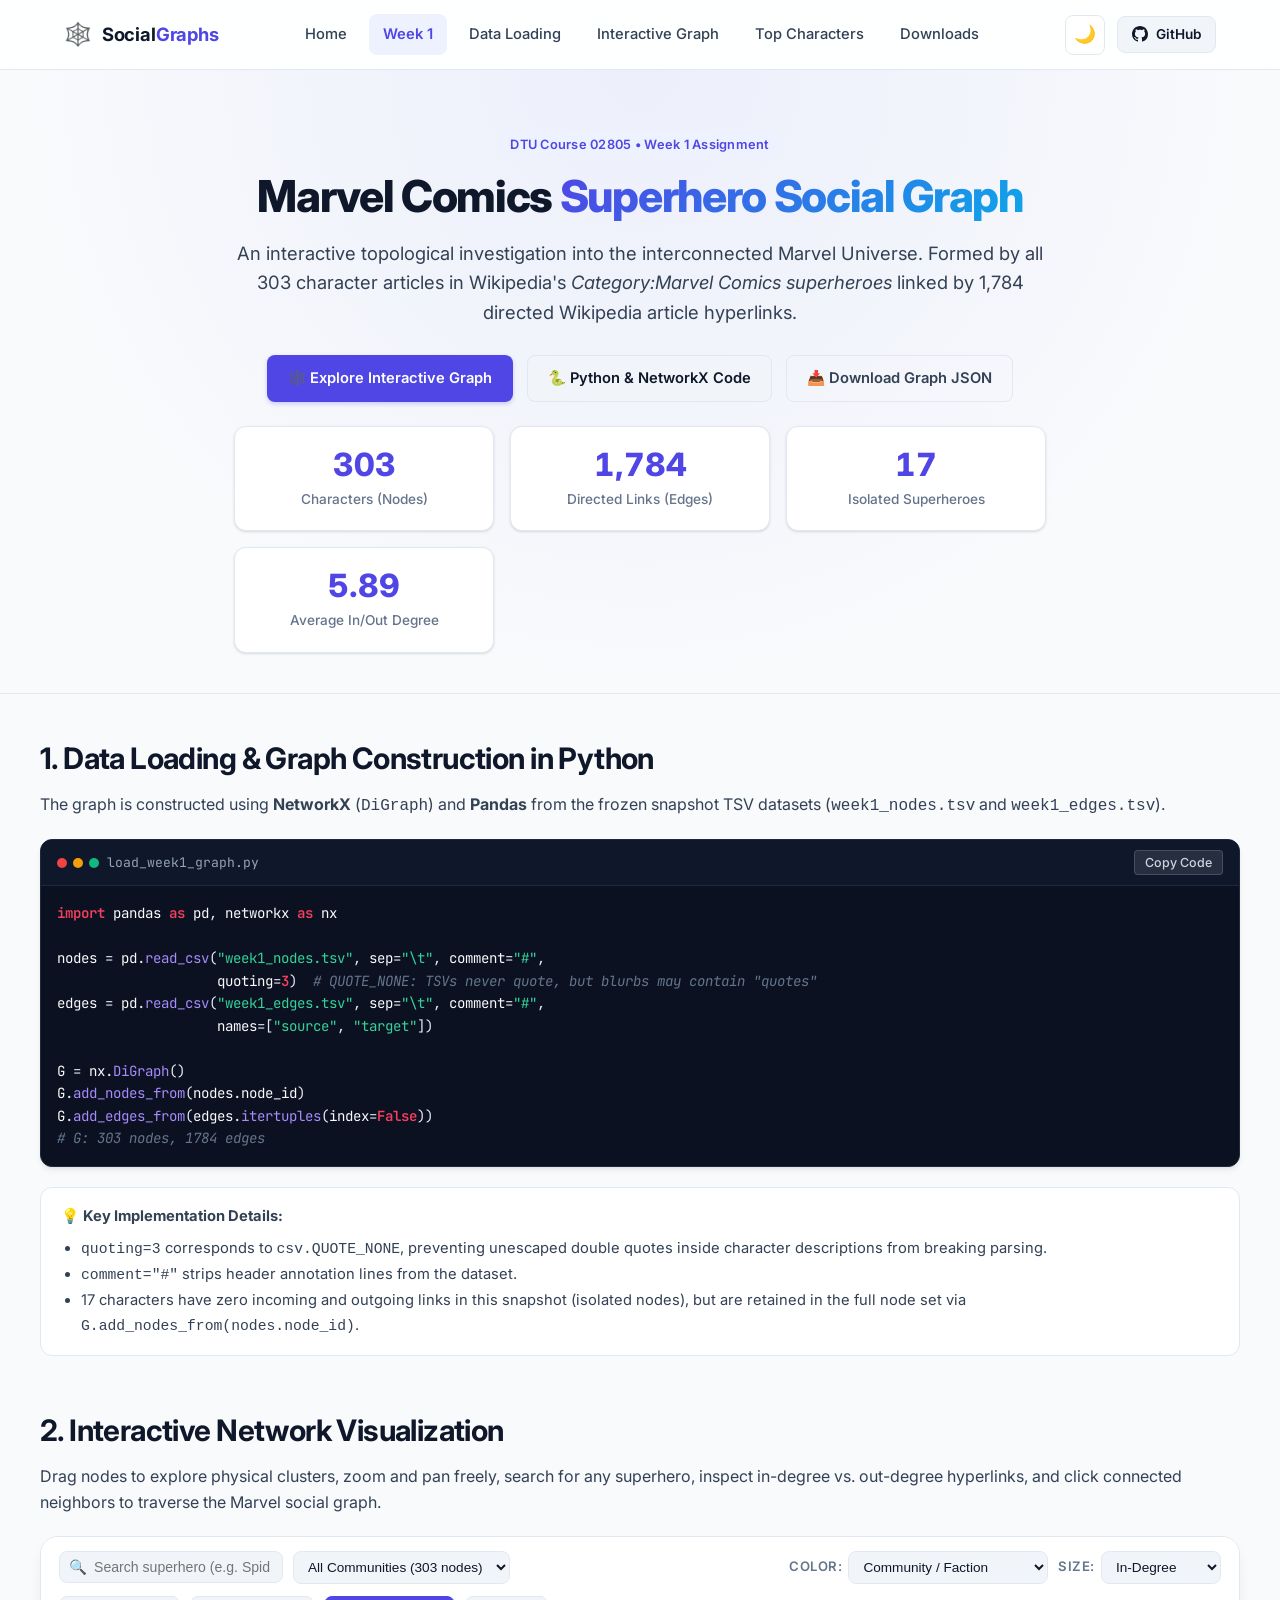
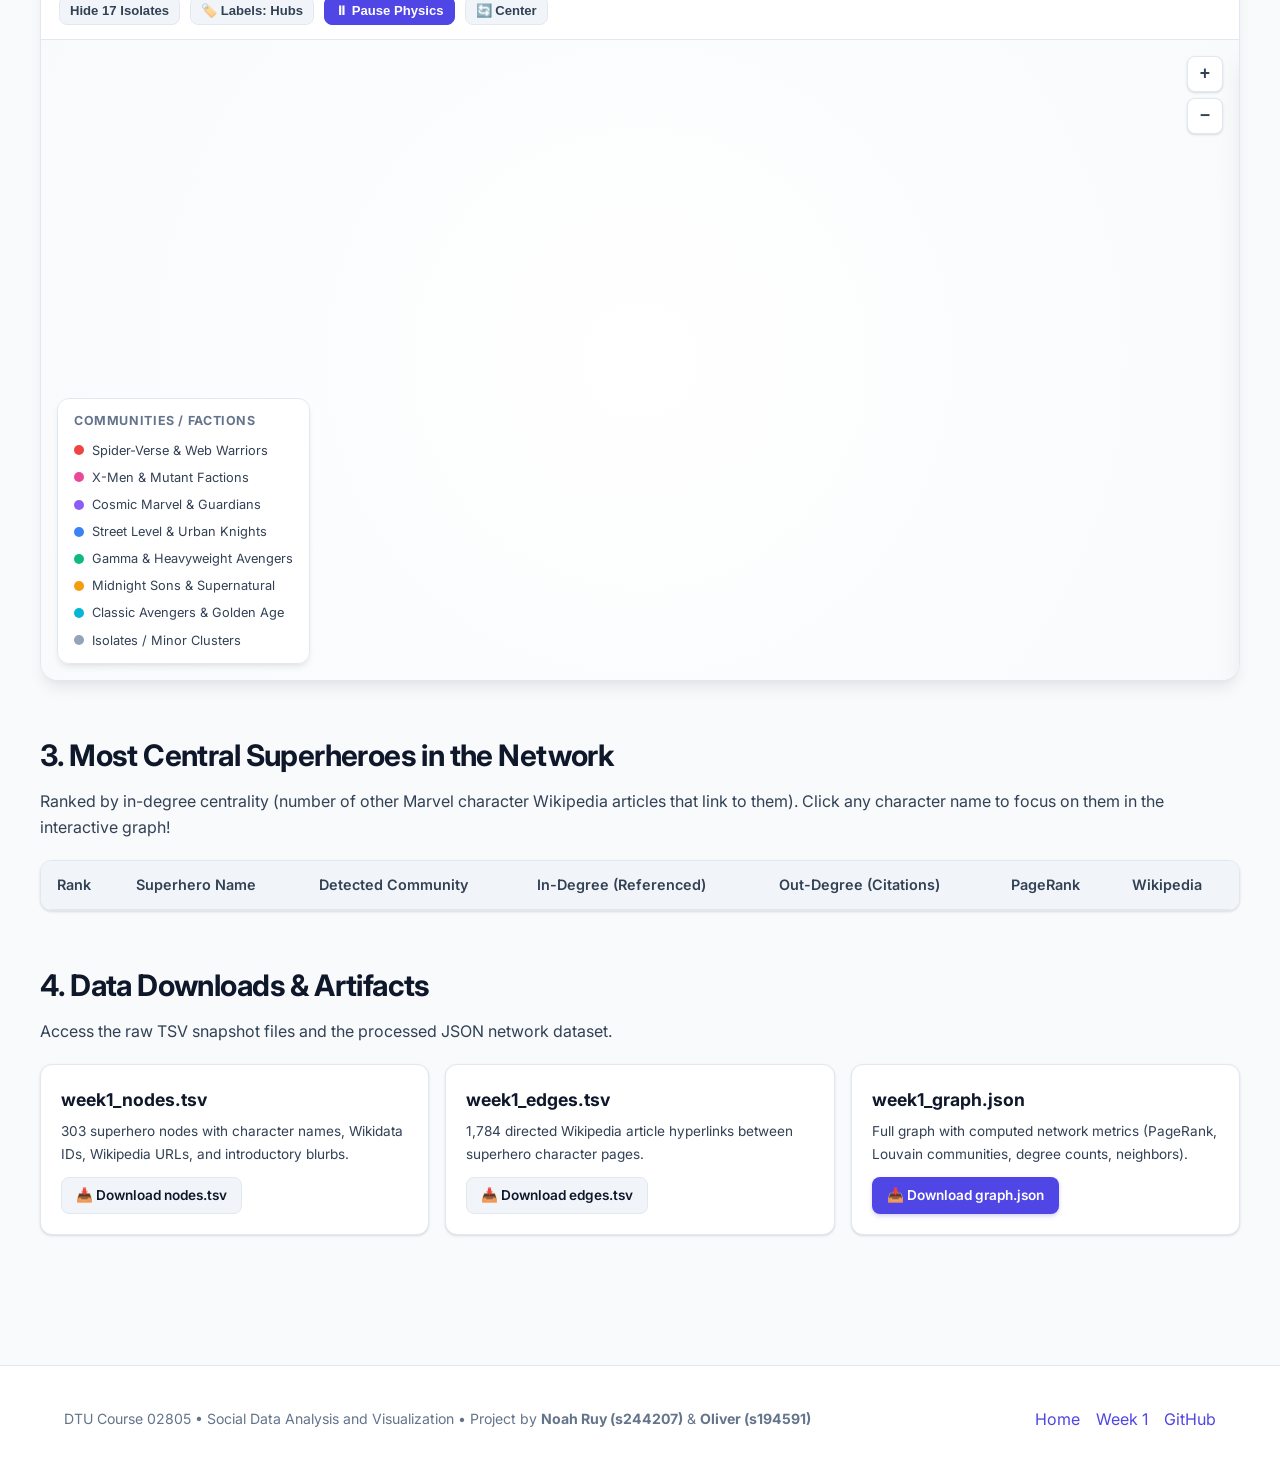
==== commit 1c16cee4: "Remove slop" ====
--- a/docs/week1.html
+++ b/docs/week1.html
@@ -23,30 +23,7 @@
       
       <nav class="nav-links" id="nav-links">
         <a href="index.html" class="nav-link">Home</a>
-        <div class="nav-dropdown">
-          <a href="javascript:void(0)" class="nav-link active">
-            <span>Weeks</span>
-            <span style="font-size: 0.75rem;">▾</span>
-          </a>
-          <div class="nav-dropdown-menu">
-            <a href="week1.html" class="nav-dropdown-item active">
-              <span>Week 1: Marvel Graph</span>
-              <span class="badge-pill ready">Active</span>
-            </a>
-            <div class="nav-dropdown-item" style="opacity: 0.6; cursor: default;">
-              <span>Week 2: Advanced Graph</span>
-              <span class="badge-pill soon">Soon</span>
-            </div>
-            <div class="nav-dropdown-item" style="opacity: 0.6; cursor: default;">
-              <span>Week 3: Text & NLP</span>
-              <span class="badge-pill soon">Soon</span>
-            </div>
-            <div class="nav-dropdown-item" style="opacity: 0.6; cursor: default;">
-              <span>Week 4: Community Structure</span>
-              <span class="badge-pill soon">Soon</span>
-            </div>
-          </div>
-        </div>
+        <a href="week1.html" class="nav-link active">Week 1</a>
         <a href="#data-loading" class="nav-link">Data Loading</a>
         <a href="#network-visualization" class="nav-link">Interactive Graph</a>
         <a href="#top-superheroes" class="nav-link">Top Characters</a>
@@ -383,12 +360,12 @@
   <footer class="site-footer">
     <div class="container footer-content">
       <div class="footer-text">
-        DTU Course 02805 • Social Data Analysis and Visualization • Fall/Spring Project
+        DTU Course 02805 • Social Data Analysis and Visualization • Project by <strong>Noah Ruy (s244207)</strong> &amp; <strong>Oliver (s194591)</strong>
       </div>
       <div class="footer-links">
-        <a href="index.html">Course Hub</a>
+        <a href="index.html">Home</a>
         <a href="week1.html">Week 1</a>
-        <a href="https://github.com/Neismo/02805-SocialGraphs" target="_blank">GitHub Repository</a>
+        <a href="https://github.com/Neismo/02805-SocialGraphs" target="_blank">GitHub</a>
       </div>
     </div>
   </footer>
--- a/docs/css/styles.css
+++ b/docs/css/styles.css
@@ -414,7 +414,190 @@
   justify-content: center;
   flex-wrap: wrap;
   gap: 14px;
-  margin-bottom: 36px;
+  margin-bottom: 24px;
+}
+
+/* ==================================================
+   Author & Team Badges
+   ================================================== */
+.authors-container {
+  display: flex;
+  align-items: center;
+  justify-content: center;
+  flex-wrap: wrap;
+  gap: 14px;
+  margin: 8px auto 28px auto;
+}
+
+.author-card {
+  display: inline-flex;
+  align-items: center;
+  gap: 10px;
+  background-color: var(--bg-surface);
+  border: 1px solid var(--border-color);
+  padding: 8px 18px;
+  border-radius: var(--radius-full);
+  box-shadow: var(--shadow-xs);
+  transition: all 0.2s ease;
+}
+
+.author-card:hover {
+  border-color: var(--accent-primary);
+  transform: translateY(-2px);
+  box-shadow: var(--shadow-sm);
+}
+
+.author-avatar {
+  width: 32px;
+  height: 32px;
+  border-radius: 50%;
+  background: linear-gradient(135deg, var(--accent-primary), var(--accent-secondary));
+  color: #ffffff;
+  display: flex;
+  align-items: center;
+  justify-content: center;
+  font-size: 0.82rem;
+  font-weight: 700;
+  letter-spacing: 0.02em;
+  flex-shrink: 0;
+}
+
+.author-details {
+  display: flex;
+  align-items: center;
+  gap: 8px;
+}
+
+.author-name {
+  font-weight: 700;
+  font-size: 0.95rem;
+  color: var(--text-primary);
+}
+
+.author-id {
+  font-family: var(--font-mono);
+  font-size: 0.82rem;
+  font-weight: 600;
+  color: var(--accent-primary);
+  background: var(--accent-primary-light);
+  padding: 2px 8px;
+  border-radius: var(--radius-full);
+}
+
+/* ==================================================
+   Project Pillars & Features Grid
+   ================================================== */
+.pillars-grid {
+  display: grid;
+  grid-template-columns: repeat(auto-fit, minmax(280px, 1fr));
+  gap: 20px;
+  margin-top: 20px;
+}
+
+.pillar-card {
+  background-color: var(--bg-card);
+  border: 1px solid var(--border-color);
+  border-radius: var(--radius-md);
+  padding: 24px;
+  box-shadow: var(--shadow-xs);
+  transition: transform 0.2s ease, box-shadow 0.2s ease, border-color 0.2s ease;
+}
+
+.pillar-card:hover {
+  transform: translateY(-2px);
+  box-shadow: var(--shadow-md);
+  border-color: var(--accent-primary);
+}
+
+.pillar-icon {
+  font-size: 2rem;
+  margin-bottom: 12px;
+  display: inline-block;
+  line-height: 1;
+}
+
+.pillar-title {
+  font-size: 1.15rem;
+  font-weight: 700;
+  margin-bottom: 8px;
+  color: var(--text-primary);
+}
+
+.pillar-desc {
+  font-size: 0.92rem;
+  color: var(--text-secondary);
+  line-height: 1.6;
+}
+
+/* ==================================================
+   Single Featured Module Spotlight
+   ================================================== */
+.module-spotlight-card {
+  background-color: var(--bg-card);
+  border: 1px solid var(--border-color);
+  border-radius: var(--radius-lg);
+  padding: 32px;
+  box-shadow: var(--shadow-md);
+  position: relative;
+  overflow: hidden;
+  transition: all 0.25s ease;
+}
+
+.module-spotlight-card::before {
+  content: '';
+  position: absolute;
+  top: 0;
+  left: 0;
+  right: 0;
+  height: 4px;
+  background: linear-gradient(90deg, var(--accent-primary), var(--accent-secondary));
+}
+
+.module-spotlight-card:hover {
+  transform: translateY(-2px);
+  box-shadow: var(--shadow-xl);
+  border-color: var(--accent-primary);
+}
+
+.module-spotlight-header {
+  display: flex;
+  align-items: center;
+  justify-content: space-between;
+  margin-bottom: 14px;
+  flex-wrap: wrap;
+  gap: 10px;
+}
+
+.module-spotlight-title {
+  font-size: 1.65rem;
+  font-weight: 800;
+  letter-spacing: -0.02em;
+  margin-bottom: 12px;
+  line-height: 1.3;
+}
+
+.module-spotlight-desc {
+  font-size: 1.02rem;
+  color: var(--text-secondary);
+  line-height: 1.65;
+  margin-bottom: 24px;
+}
+
+.module-spotlight-stats {
+  display: grid;
+  grid-template-columns: repeat(auto-fit, minmax(140px, 1fr));
+  gap: 16px;
+  padding: 16px 0;
+  border-top: 1px solid var(--border-subtle);
+  border-bottom: 1px solid var(--border-subtle);
+  margin-bottom: 24px;
+}
+
+.module-spotlight-actions {
+  display: flex;
+  align-items: center;
+  gap: 14px;
+  flex-wrap: wrap;
 }
 
 /* ==================================================
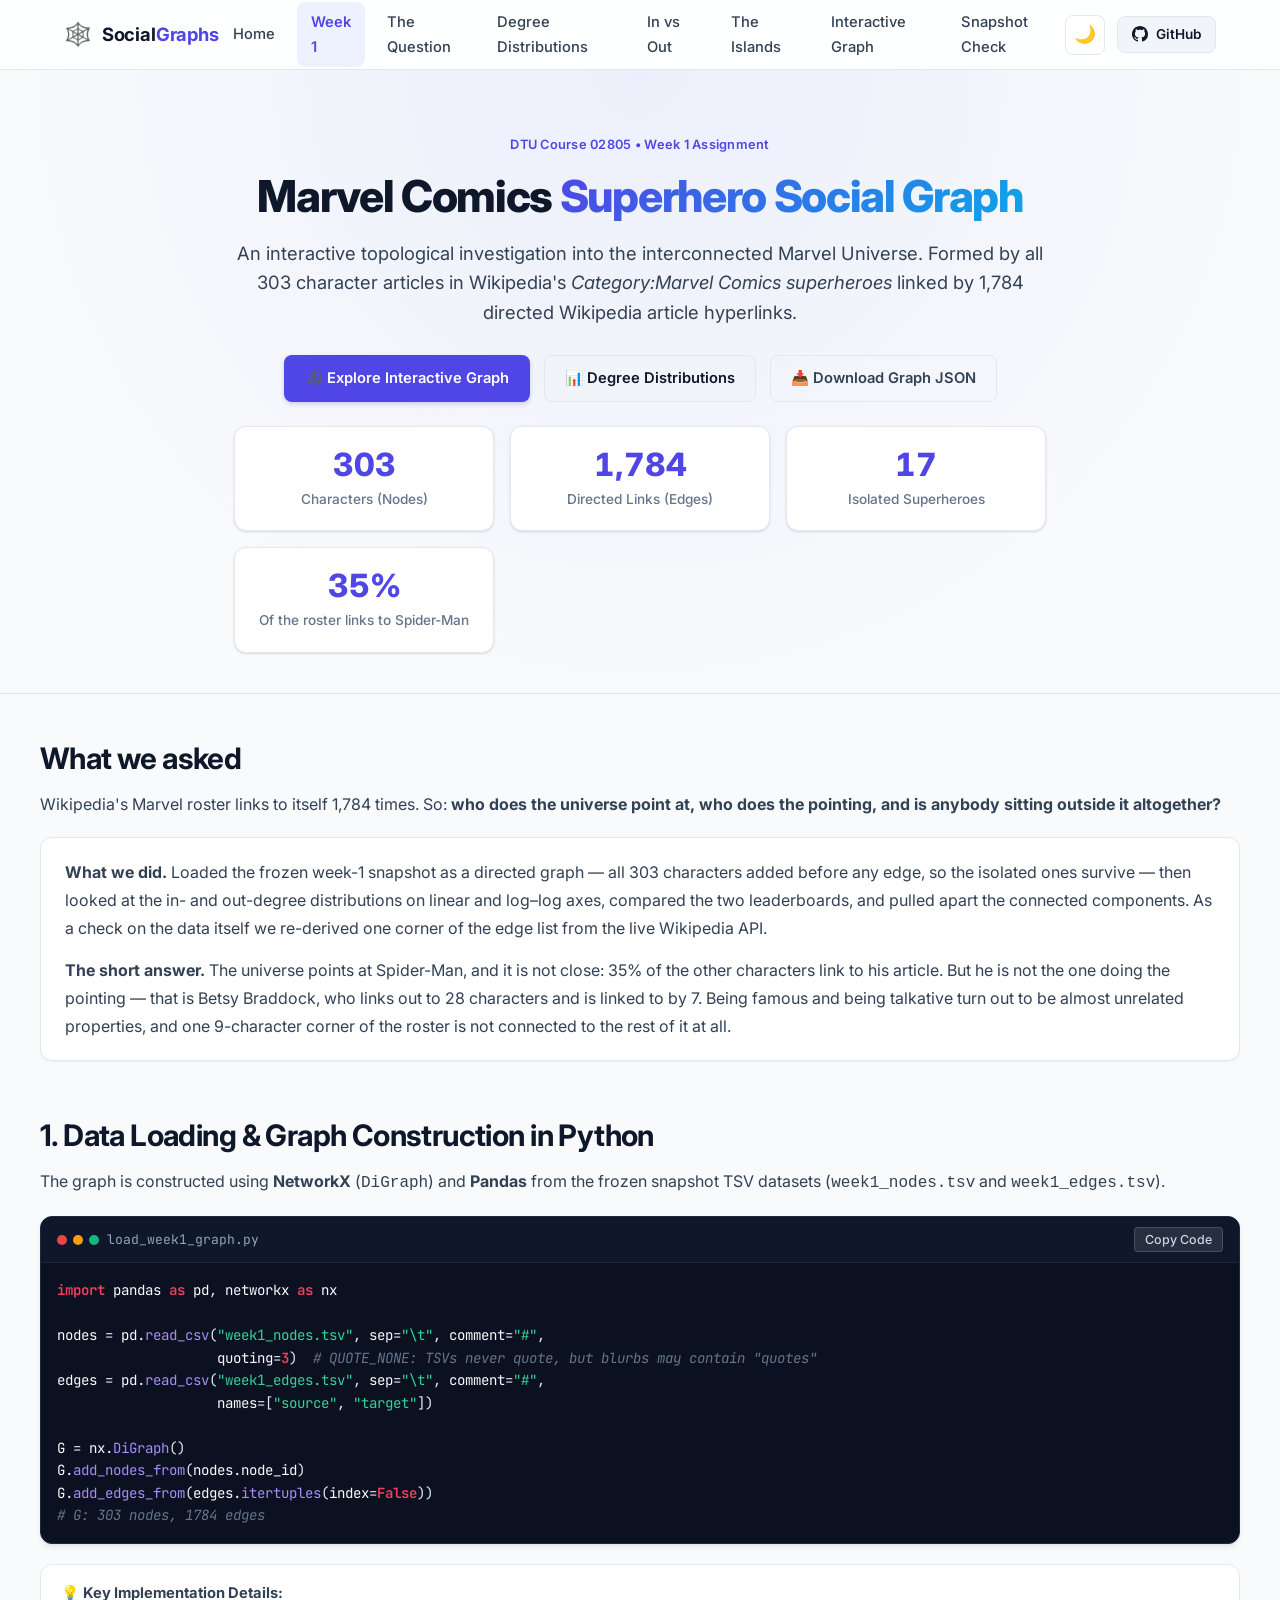
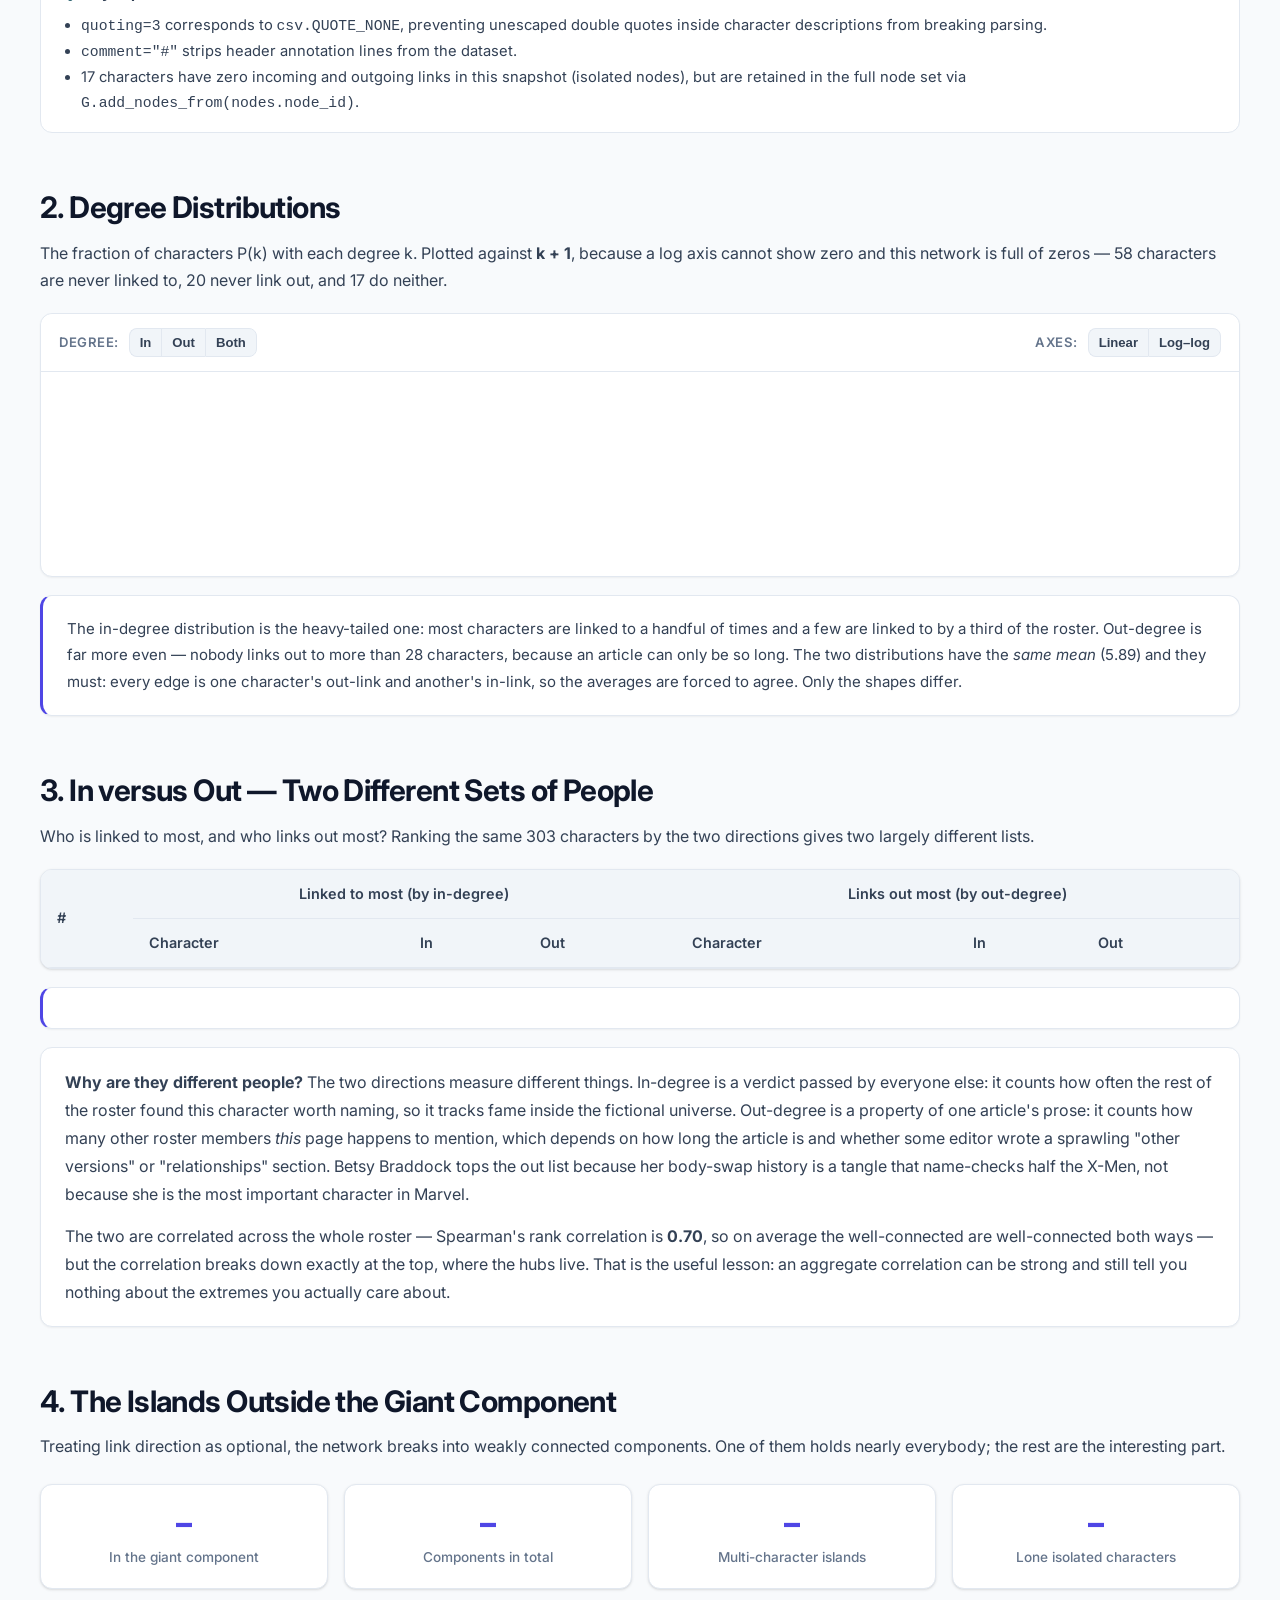
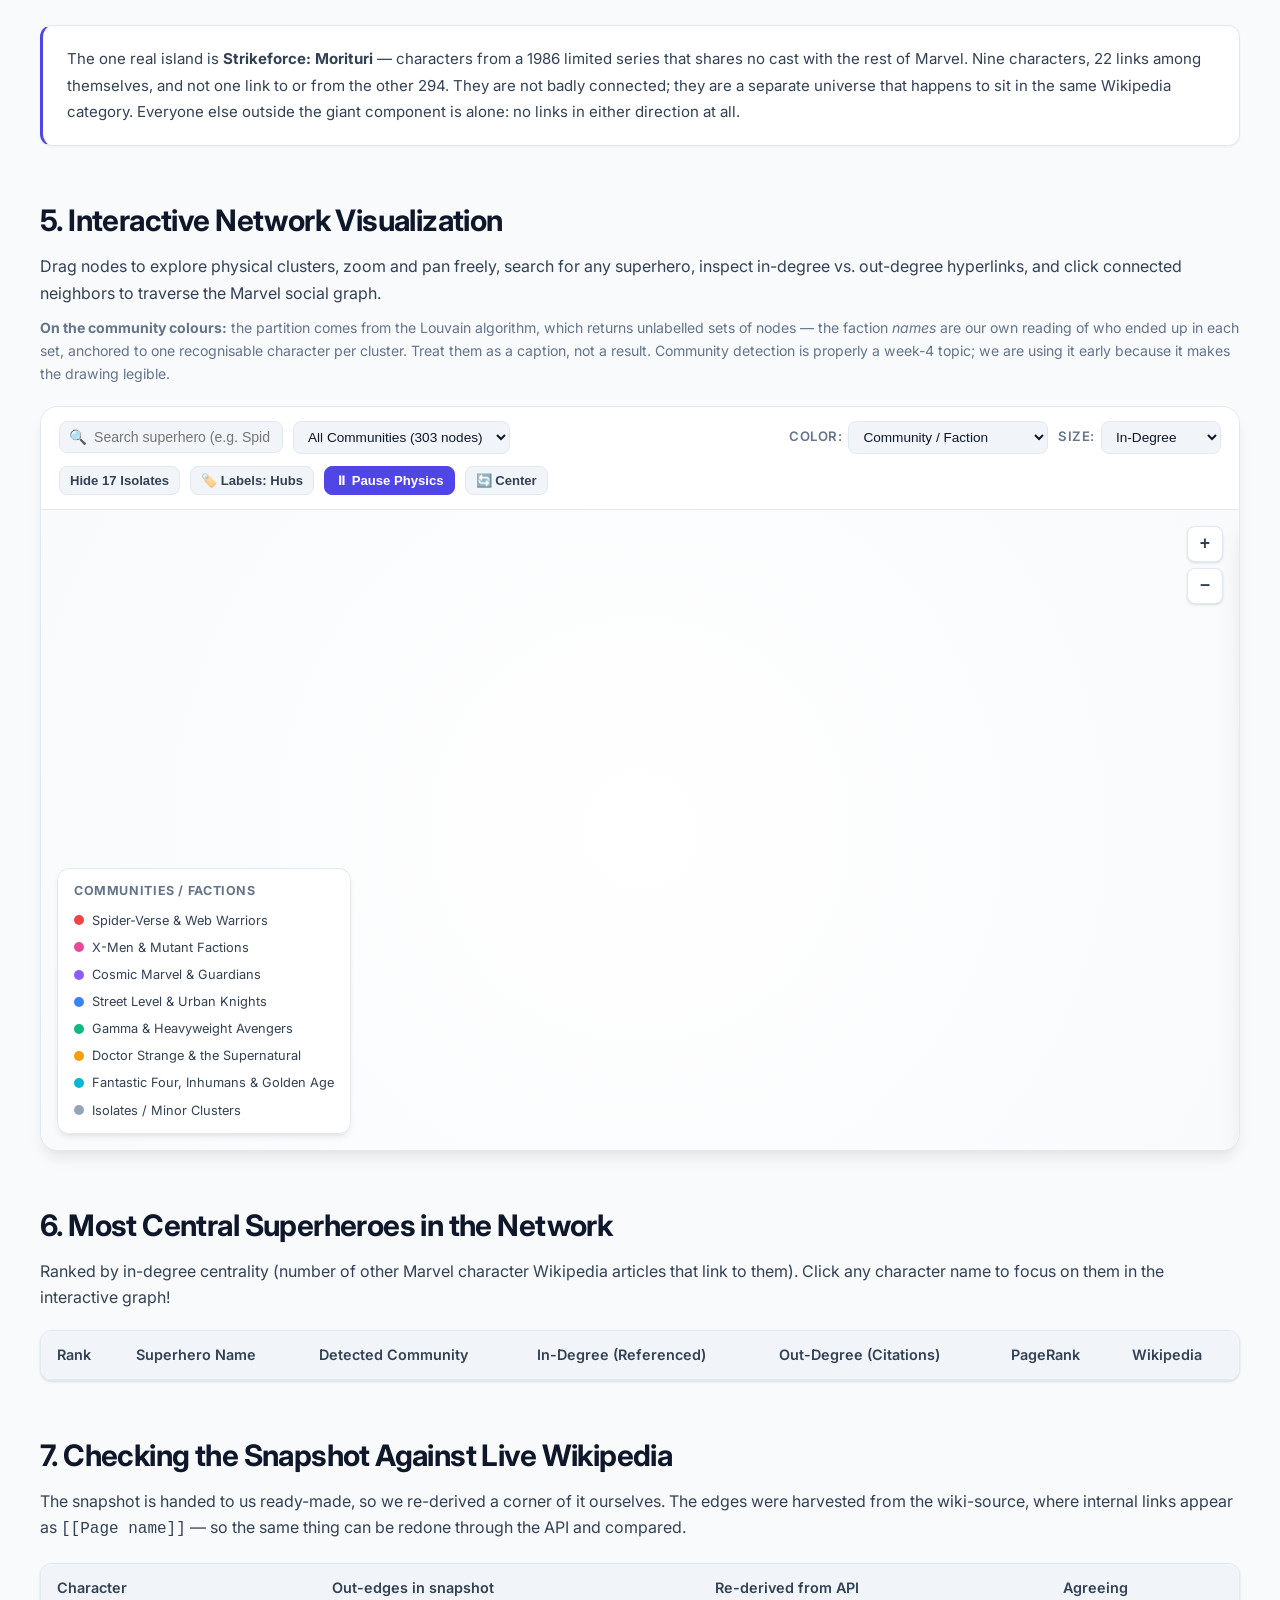
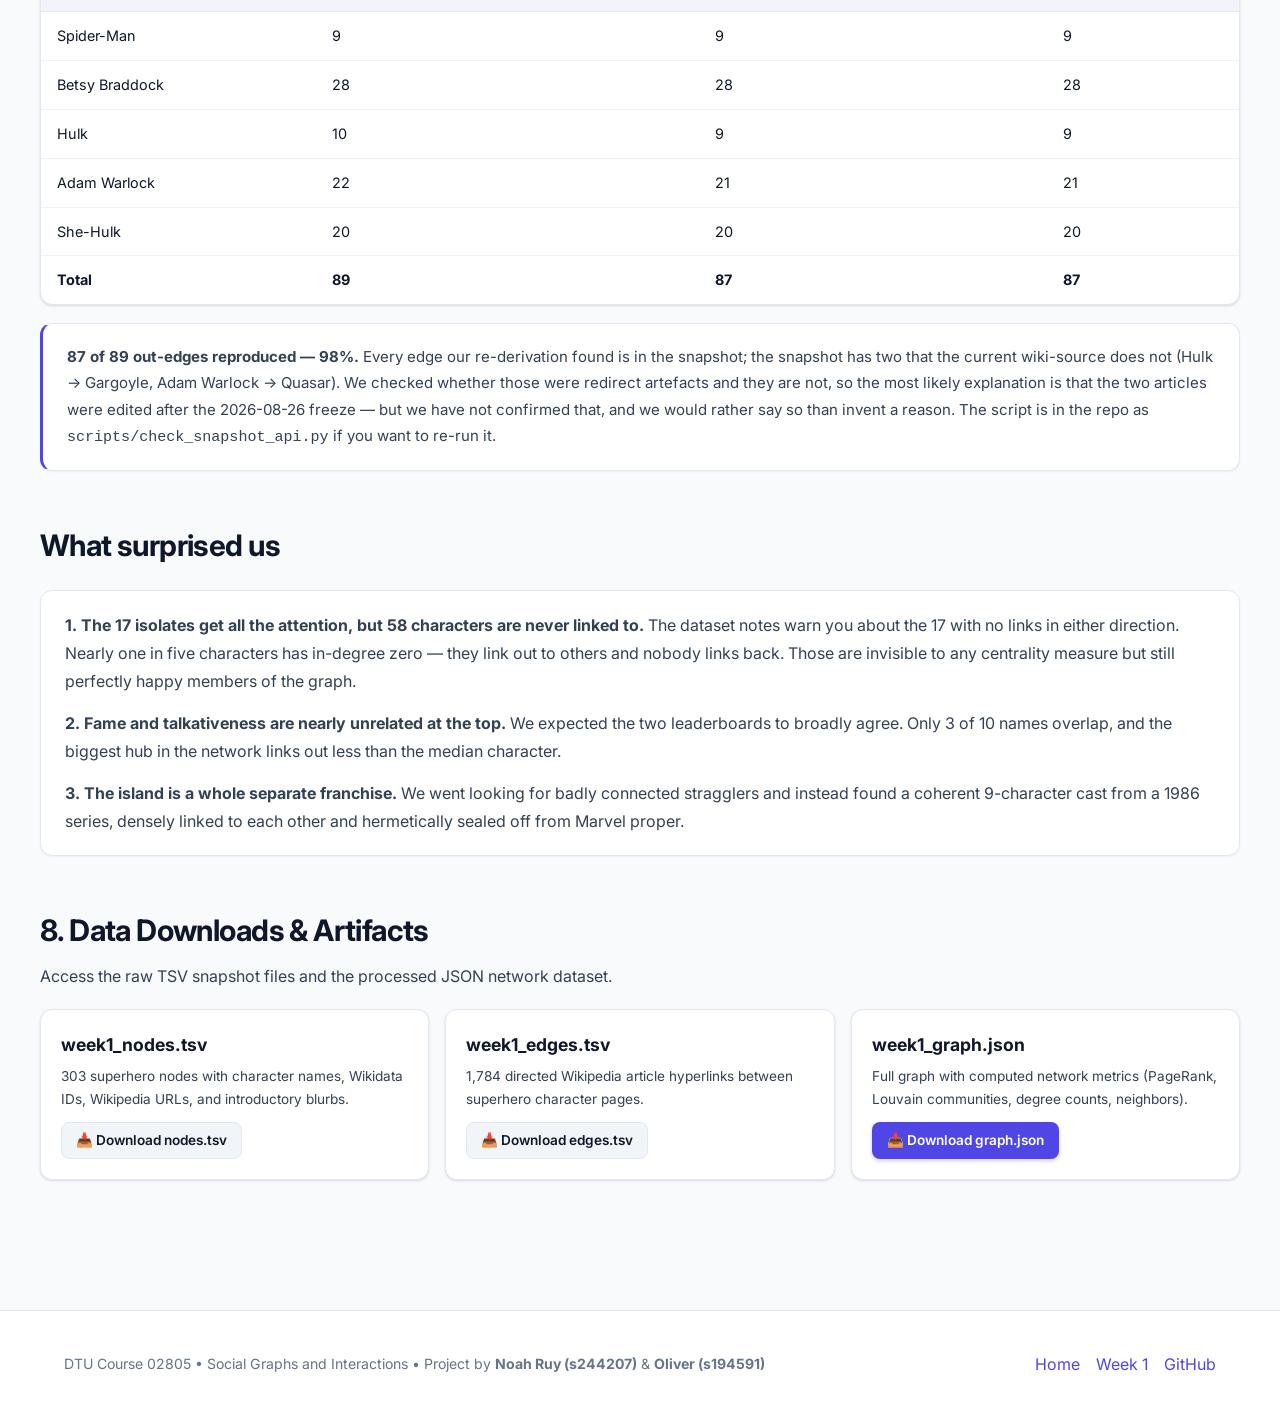
==== commit a9690871: "fixes! :D" ====
--- a/docs/week1.html
+++ b/docs/week1.html
@@ -24,10 +24,12 @@
       <nav class="nav-links" id="nav-links">
         <a href="index.html" class="nav-link">Home</a>
         <a href="week1.html" class="nav-link active">Week 1</a>
-        <a href="#data-loading" class="nav-link">Data Loading</a>
+        <a href="#the-question" class="nav-link">The Question</a>
+        <a href="#degree-distributions" class="nav-link">Degree Distributions</a>
+        <a href="#in-vs-out" class="nav-link">In vs Out</a>
+        <a href="#islands" class="nav-link">The Islands</a>
         <a href="#network-visualization" class="nav-link">Interactive Graph</a>
-        <a href="#top-superheroes" class="nav-link">Top Characters</a>
-        <a href="#downloads" class="nav-link">Downloads</a>
+        <a href="#snapshot-check" class="nav-link">Snapshot Check</a>
       </nav>
 
       <div class="nav-actions">
@@ -60,7 +62,7 @@
 
       <div class="hero-actions">
         <a href="#network-visualization" class="btn btn-primary">🕸️ Explore Interactive Graph</a>
-        <a href="#data-loading" class="btn btn-secondary">🐍 Python & NetworkX Code</a>
+        <a href="#degree-distributions" class="btn btn-secondary">📊 Degree Distributions</a>
         <a href="data/week1_graph.json" download class="btn btn-outline">📥 Download Graph JSON</a>
       </div>
 
@@ -79,8 +81,8 @@
           <div class="stat-label">Isolated Superheroes</div>
         </div>
         <div class="stat-card">
-          <div class="stat-value">5.89</div>
-          <div class="stat-label">Average In/Out Degree</div>
+          <div class="stat-value">35%</div>
+          <div class="stat-label">Of the roster links to Spider-Man</div>
         </div>
       </div>
     </div>
@@ -88,6 +90,34 @@
 
   <!-- Main Content -->
   <main class="container page-content">
+
+    <!-- The question -->
+    <section id="the-question" class="section-block">
+      <div class="section-heading">
+        <h2>What we asked</h2>
+        <p>
+          Wikipedia's Marvel roster links to itself 1,784 times. So: <strong>who does the universe
+          point at, who does the pointing, and is anybody sitting outside it altogether?</strong>
+        </p>
+      </div>
+
+      <div class="callout-post">
+        <p>
+          <strong>What we did.</strong> Loaded the frozen week-1 snapshot as a directed graph — all
+          303 characters added before any edge, so the isolated ones survive — then looked at the
+          in- and out-degree distributions on linear and log–log axes, compared the two
+          leaderboards, and pulled apart the connected components. As a check on the data itself we
+          re-derived one corner of the edge list from the live Wikipedia API.
+        </p>
+        <p>
+          <strong>The short answer.</strong> The universe points at Spider-Man, and it is not close:
+          35% of the other characters link to his article. But he is not the one doing the pointing
+          — that is Betsy Braddock, who links out to 28 characters and is linked to by 7. Being
+          famous and being talkative turn out to be almost unrelated properties, and one 9-character
+          corner of the roster is not connected to the rest of it at all.
+        </p>
+      </div>
+    </section>
 
     <!-- Section 1: Python Data Loading -->
     <section id="data-loading" class="section-block">
@@ -133,12 +163,146 @@
       </div>
     </section>
 
-    <!-- Section 2: Interactive Network Visualization -->
+    <!-- Section 2: Degree distributions -->
+    <section id="degree-distributions" class="section-block">
+      <div class="section-heading">
+        <h2>2. Degree Distributions</h2>
+        <p>
+          The fraction of characters P(k) with each degree k. Plotted against <strong>k + 1</strong>,
+          because a log axis cannot show zero and this network is full of zeros — 58 characters are
+          never linked to, 20 never link out, and 17 do neither.
+        </p>
+      </div>
+
+      <div id="degree-chart-wrapper" class="chart-card">
+        <div class="graph-toolbar" style="border-radius: var(--radius-md) var(--radius-md) 0 0">
+          <div class="toolbar-group">
+            <span class="toolbar-label">Degree:</span>
+            <span id="deg-mode-seg" class="seg-group">
+              <button class="btn-tool" data-v="in">In</button>
+              <button class="btn-tool" data-v="out">Out</button>
+              <button class="btn-tool" data-v="both">Both</button>
+            </span>
+          </div>
+          <div class="toolbar-group">
+            <span class="toolbar-label">Axes:</span>
+            <span id="deg-axes-seg" class="seg-group">
+              <button class="btn-tool" data-v="linear">Linear</button>
+              <button class="btn-tool" data-v="log">Log–log</button>
+            </span>
+          </div>
+        </div>
+        <div class="chart-body">
+          <div id="degree-chart-legend" class="chart-legend-row"></div>
+          <svg id="degree-chart"></svg>
+          <p id="degree-chart-note" class="chart-note"></p>
+        </div>
+      </div>
+
+      <div class="callout-note">
+        The in-degree distribution is the heavy-tailed one: most characters are linked to a handful
+        of times and a few are linked to by a third of the roster. Out-degree is far more even —
+        nobody links out to more than 28 characters, because an article can only be so long. The two
+        distributions have the <em>same mean</em> (5.89) and they must: every edge is one character's
+        out-link and another's in-link, so the averages are forced to agree. Only the shapes differ.
+      </div>
+    </section>
+
+    <!-- Section 3: In versus out -->
+    <section id="in-vs-out" class="section-block">
+      <div class="section-heading">
+        <h2>3. In versus Out — Two Different Sets of People</h2>
+        <p>
+          Who is linked to most, and who links out most? Ranking the same 303 characters by the two
+          directions gives two largely different lists.
+        </p>
+      </div>
+
+      <div class="table-wrapper">
+        <table class="data-table">
+          <thead>
+            <tr>
+              <th rowspan="2">#</th>
+              <th colspan="3" style="text-align:center">Linked to most (by in-degree)</th>
+              <th colspan="3" style="text-align:center">Links out most (by out-degree)</th>
+            </tr>
+            <tr>
+              <th>Character</th><th>In</th><th>Out</th>
+              <th>Character</th><th>In</th><th>Out</th>
+            </tr>
+          </thead>
+          <tbody id="inout-tbody"><!-- populated from week1_graph.json --></tbody>
+        </table>
+      </div>
+
+      <div class="callout-note" id="inout-readout"></div>
+
+      <div class="callout-post">
+        <p>
+          <strong>Why are they different people?</strong> The two directions measure different
+          things. In-degree is a verdict passed by everyone else: it counts how often the rest of
+          the roster found this character worth naming, so it tracks fame inside the fictional
+          universe. Out-degree is a property of one article's prose: it counts how many other
+          roster members <em>this</em> page happens to mention, which depends on how long the
+          article is and whether some editor wrote a sprawling "other versions" or "relationships"
+          section. Betsy Braddock tops the out list because her body-swap history is a tangle that
+          name-checks half the X-Men, not because she is the most important character in Marvel.
+        </p>
+        <p>
+          The two are correlated across the whole roster — Spearman's rank correlation is
+          <strong>0.70</strong>, so on average the well-connected are well-connected both ways — but
+          the correlation breaks down exactly at the top, where the hubs live. That is the useful
+          lesson: an aggregate correlation can be strong and still tell you nothing about the
+          extremes you actually care about.
+        </p>
+      </div>
+    </section>
+
+    <!-- Section 4: The islands -->
+    <section id="islands" class="section-block">
+      <div class="section-heading">
+        <h2>4. The Islands Outside the Giant Component</h2>
+        <p>
+          Treating link direction as optional, the network breaks into weakly connected components.
+          One of them holds nearly everybody; the rest are the interesting part.
+        </p>
+      </div>
+
+      <div class="stats-grid">
+        <div class="stat-card"><div class="stat-value" id="isl-giant">–</div>
+          <div class="stat-label">In the giant component</div></div>
+        <div class="stat-card"><div class="stat-value" id="isl-count">–</div>
+          <div class="stat-label">Components in total</div></div>
+        <div class="stat-card"><div class="stat-value" id="isl-islands">–</div>
+          <div class="stat-label">Multi-character islands</div></div>
+        <div class="stat-card"><div class="stat-value" id="isl-singletons">–</div>
+          <div class="stat-label">Lone isolated characters</div></div>
+      </div>
+
+      <div id="island-list" style="display:grid; grid-template-columns:repeat(auto-fit,minmax(280px,1fr)); gap:16px; margin-top:18px"></div>
+
+      <div class="callout-note">
+        The one real island is <strong>Strikeforce: Morituri</strong> — characters from a 1986
+        limited series that shares no cast with the rest of Marvel. Nine characters, 22 links among
+        themselves, and not one link to or from the other 294. They are not badly connected; they
+        are a separate universe that happens to sit in the same Wikipedia category. Everyone else
+        outside the giant component is alone: no links in either direction at all.
+      </div>
+    </section>
+
+    <!-- Section 5: Interactive Network Visualization -->
     <section id="network-visualization" class="section-block">
       <div class="section-heading">
-        <h2>2. Interactive Network Visualization</h2>
+        <h2>5. Interactive Network Visualization</h2>
         <p>
           Drag nodes to explore physical clusters, zoom and pan freely, search for any superhero, inspect in-degree vs. out-degree hyperlinks, and click connected neighbors to traverse the Marvel social graph.
+        </p>
+        <p style="font-size:.88rem;color:var(--text-muted);margin-top:10px">
+          <strong>On the community colours:</strong> the partition comes from the Louvain algorithm,
+          which returns unlabelled sets of nodes — the faction <em>names</em> are our own reading of
+          who ended up in each set, anchored to one recognisable character per cluster. Treat them as
+          a caption, not a result. Community detection is properly a week-4 topic; we are using it
+          early because it makes the drawing legible.
         </p>
       </div>
 
@@ -213,8 +377,8 @@
               <div class="legend-item"><span class="legend-color-dot" style="background:#8B5CF6;"></span> Cosmic Marvel & Guardians</div>
               <div class="legend-item"><span class="legend-color-dot" style="background:#3B82F6;"></span> Street Level & Urban Knights</div>
               <div class="legend-item"><span class="legend-color-dot" style="background:#10B981;"></span> Gamma & Heavyweight Avengers</div>
-              <div class="legend-item"><span class="legend-color-dot" style="background:#F59E0B;"></span> Midnight Sons & Supernatural</div>
-              <div class="legend-item"><span class="legend-color-dot" style="background:#06B6D4;"></span> Classic Avengers & Golden Age</div>
+              <div class="legend-item"><span class="legend-color-dot" style="background:#F59E0B;"></span> Doctor Strange & the Supernatural</div>
+              <div class="legend-item"><span class="legend-color-dot" style="background:#06B6D4;"></span> Fantastic Four, Inhumans & Golden Age</div>
               <div class="legend-item"><span class="legend-color-dot" style="background:#94A3B8;"></span> Isolates / Minor Clusters</div>
             </div>
           </div>
@@ -254,11 +418,11 @@
                   <div class="char-metric-lbl">In-Degree (Incoming)</div>
                 </div>
                 <div class="char-metric-card">
-                  <div id="insp-out-degree" class="char-metric-val">15</div>
+                  <div id="insp-out-degree" class="char-metric-val">9</div>
                   <div class="char-metric-lbl">Out-Degree (Outgoing)</div>
                 </div>
                 <div class="char-metric-card">
-                  <div id="insp-total-degree" class="char-metric-val">121</div>
+                  <div id="insp-total-degree" class="char-metric-val">115</div>
                   <div class="char-metric-lbl">Total Degree</div>
                 </div>
                 <div class="char-metric-card">
@@ -294,7 +458,7 @@
     <!-- Section 3: Top Superheroes Table -->
     <section id="top-superheroes" class="section-block">
       <div class="section-heading">
-        <h2>3. Most Central Superheroes in the Network</h2>
+        <h2>6. Most Central Superheroes in the Network</h2>
         <p>
           Ranked by in-degree centrality (number of other Marvel character Wikipedia articles that link to them). Click any character name to focus on them in the interactive graph!
         </p>
@@ -320,10 +484,71 @@
       </div>
     </section>
 
-    <!-- Section 4: Downloads & Resources -->
+    <!-- Section 7: Checking the snapshot -->
+    <section id="snapshot-check" class="section-block">
+      <div class="section-heading">
+        <h2>7. Checking the Snapshot Against Live Wikipedia</h2>
+        <p>
+          The snapshot is handed to us ready-made, so we re-derived a corner of it ourselves. The
+          edges were harvested from the wiki-source, where internal links appear as
+          <code>[[Page name]]</code> — so the same thing can be redone through the API and compared.
+        </p>
+      </div>
+
+      <div class="table-wrapper">
+        <table class="data-table">
+          <thead><tr><th>Character</th><th>Out-edges in snapshot</th><th>Re-derived from API</th><th>Agreeing</th></tr></thead>
+          <tbody>
+            <tr><td>Spider-Man</td><td>9</td><td>9</td><td>9</td></tr>
+            <tr><td>Betsy Braddock</td><td>28</td><td>28</td><td>28</td></tr>
+            <tr><td>Hulk</td><td>10</td><td>9</td><td>9</td></tr>
+            <tr><td>Adam Warlock</td><td>22</td><td>21</td><td>21</td></tr>
+            <tr><td>She-Hulk</td><td>20</td><td>20</td><td>20</td></tr>
+            <tr><td><strong>Total</strong></td><td><strong>89</strong></td><td><strong>87</strong></td><td><strong>87</strong></td></tr>
+          </tbody>
+        </table>
+      </div>
+
+      <div class="callout-note">
+        <strong>87 of 89 out-edges reproduced — 98%.</strong> Every edge our re-derivation found is
+        in the snapshot; the snapshot has two that the current wiki-source does not
+        (Hulk → Gargoyle, Adam Warlock → Quasar). We checked whether those were redirect artefacts
+        and they are not, so the most likely explanation is that the two articles were edited after
+        the 2026-08-26 freeze — but we have not confirmed that, and we would rather say so than
+        invent a reason. The script is in the repo as
+        <code>scripts/check_snapshot_api.py</code> if you want to re-run it.
+      </div>
+    </section>
+
+    <!-- What surprised us -->
+    <section class="section-block">
+      <div class="section-heading">
+        <h2>What surprised us</h2>
+      </div>
+      <div class="callout-post">
+        <p>
+          <strong>1. The 17 isolates get all the attention, but 58 characters are never linked to.</strong>
+          The dataset notes warn you about the 17 with no links in either direction. Nearly one in five
+          characters has in-degree zero — they link out to others and nobody links back. Those are
+          invisible to any centrality measure but still perfectly happy members of the graph.
+        </p>
+        <p>
+          <strong>2. Fame and talkativeness are nearly unrelated at the top.</strong> We expected the
+          two leaderboards to broadly agree. Only 3 of 10 names overlap, and the biggest hub in the
+          network links out less than the median character.
+        </p>
+        <p>
+          <strong>3. The island is a whole separate franchise.</strong> We went looking for badly
+          connected stragglers and instead found a coherent 9-character cast from a 1986 series,
+          densely linked to each other and hermetically sealed off from Marvel proper.
+        </p>
+      </div>
+    </section>
+
+    <!-- Section 8: Downloads & Resources -->
     <section id="downloads" class="section-block">
       <div class="section-heading">
-        <h2>4. Data Downloads & Artifacts</h2>
+        <h2>8. Data Downloads & Artifacts</h2>
         <p>Access the raw TSV snapshot files and the processed JSON network dataset.</p>
       </div>
 
@@ -360,7 +585,7 @@
   <footer class="site-footer">
     <div class="container footer-content">
       <div class="footer-text">
-        DTU Course 02805 • Social Data Analysis and Visualization • Project by <strong>Noah Ruy (s244207)</strong> &amp; <strong>Oliver (s194591)</strong>
+        DTU Course 02805 • Social Graphs and Interactions • Project by <strong>Noah Ruy (s244207)</strong> &amp; <strong>Oliver (s194591)</strong>
       </div>
       <div class="footer-links">
         <a href="index.html">Home</a>
@@ -373,5 +598,6 @@
   <!-- Scripts -->
   <script src="js/main.js"></script>
   <script src="js/week1.js"></script>
+  <script src="js/week1-analysis.js"></script>
 </body>
 </html>
--- a/docs/css/styles.css
+++ b/docs/css/styles.css
@@ -1404,3 +1404,79 @@
     max-width: calc(100% - 32px);
   }
 }
+
+/* ==========================================================================
+   Week 1 write-up: prose callouts, the degree-distribution chart, segmented
+   toggles. Colours come from the theme variables, so both modes are covered.
+   ========================================================================== */
+
+.callout-post,
+.callout-note {
+  background-color: var(--bg-card);
+  border: 1px solid var(--border-color);
+  border-radius: var(--radius-md);
+  padding: 20px 24px;
+  line-height: 1.75;
+  color: var(--text-secondary);
+  box-shadow: var(--shadow-xs);
+  margin-top: 18px;
+}
+
+.callout-post p + p { margin-top: 14px; }
+
+/* a quieter variant for the one-paragraph takeaways under a figure or table */
+.callout-note {
+  border-left: 3px solid var(--accent-primary);
+  font-size: 0.94rem;
+}
+
+.chart-card {
+  background-color: var(--bg-card);
+  border: 1px solid var(--border-color);
+  border-radius: var(--radius-md);
+  box-shadow: var(--shadow-xs);
+  overflow: hidden;
+}
+
+.chart-body { padding: 16px 20px 18px; }
+
+.chart-body svg {
+  width: 100%;
+  height: auto;
+  display: block;
+  overflow: visible;
+}
+
+.chart-legend-row {
+  display: flex;
+  flex-wrap: wrap;
+  gap: 18px;
+  margin-bottom: 10px;
+}
+
+.chart-note {
+  font-size: 0.85rem;
+  color: var(--text-muted);
+  margin: 10px 0 0;
+  line-height: 1.6;
+}
+
+/* segmented control: buttons butted together inside one rounded outline */
+.seg-group { display: inline-flex; }
+
+.seg-group .btn-tool {
+  border-radius: 0;
+  border-right-width: 0;
+}
+
+.seg-group .btn-tool:first-child {
+  border-radius: var(--radius-sm) 0 0 var(--radius-sm);
+}
+
+.seg-group .btn-tool:last-child {
+  border-radius: 0 var(--radius-sm) var(--radius-sm) 0;
+  border-right-width: 1px;
+}
+
+/* the island lists use neighbour chips as real links */
+a.neighbor-chip { text-decoration: none; }
